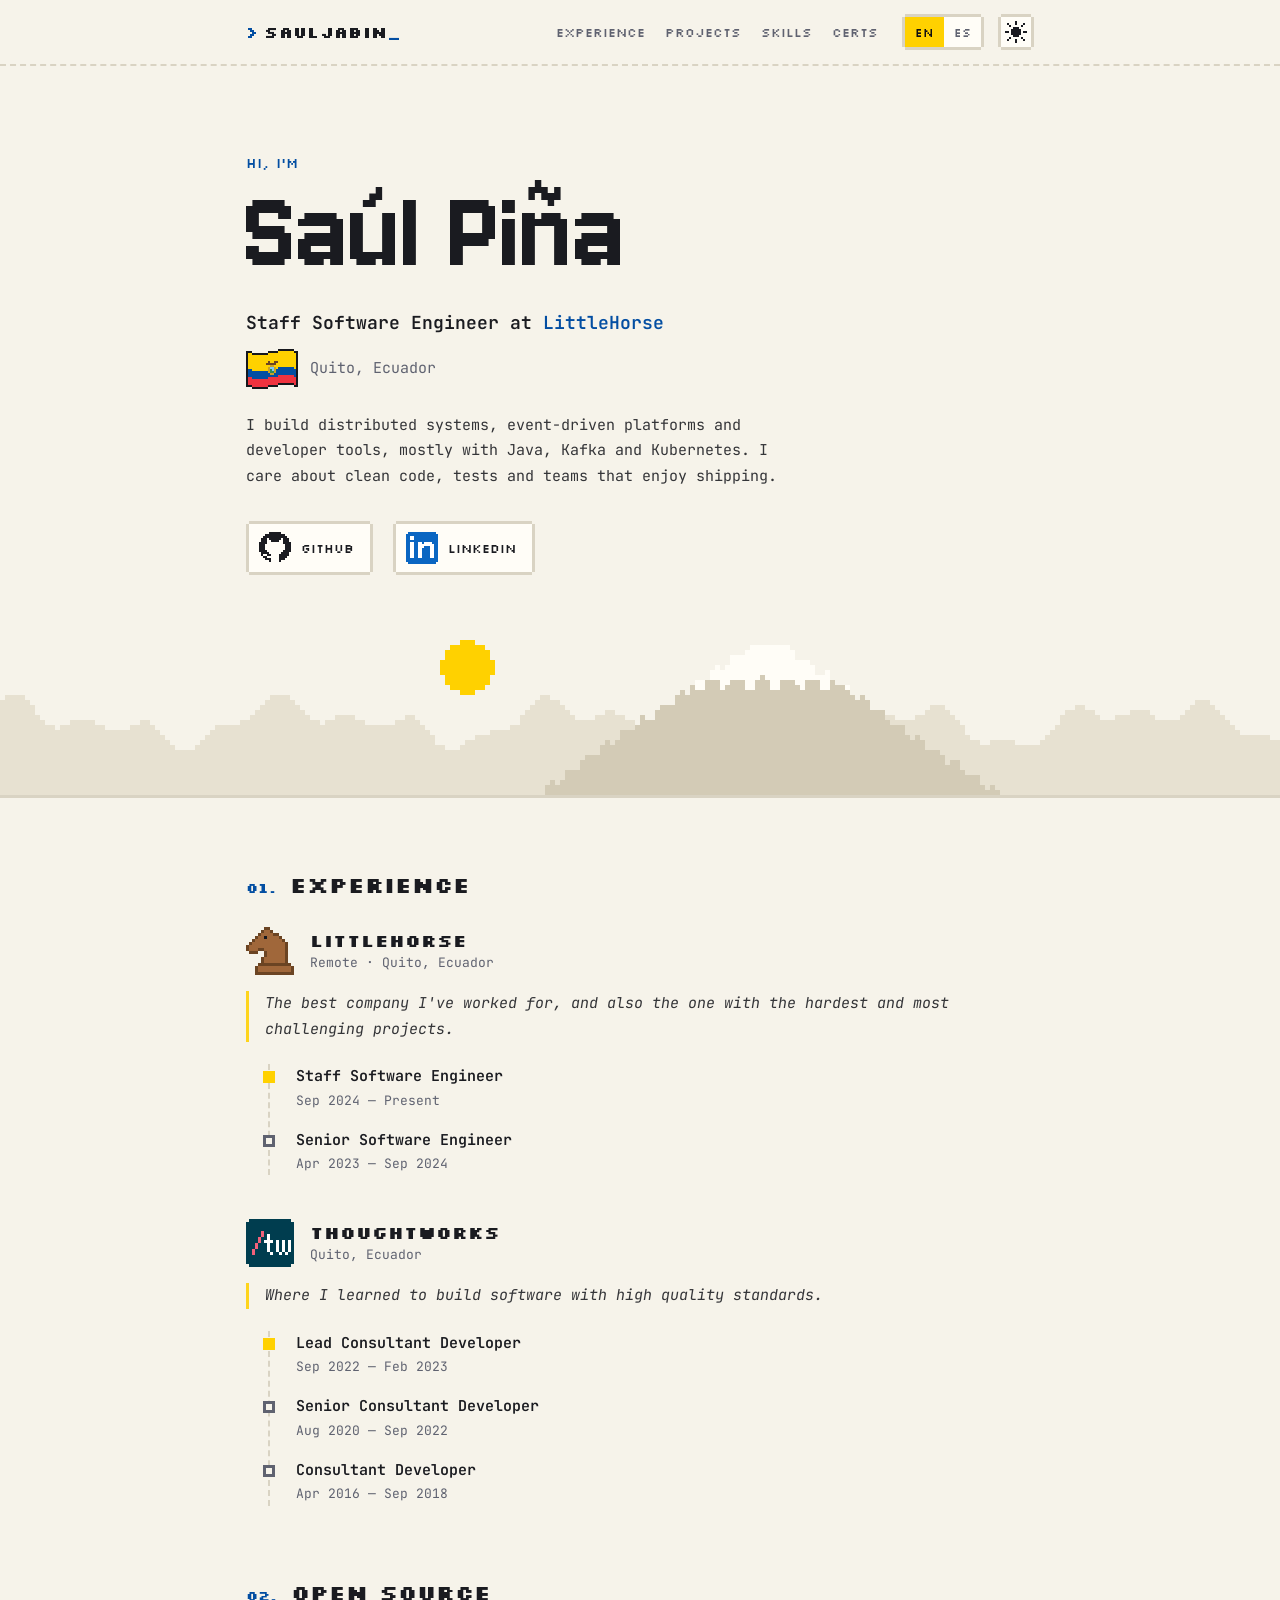
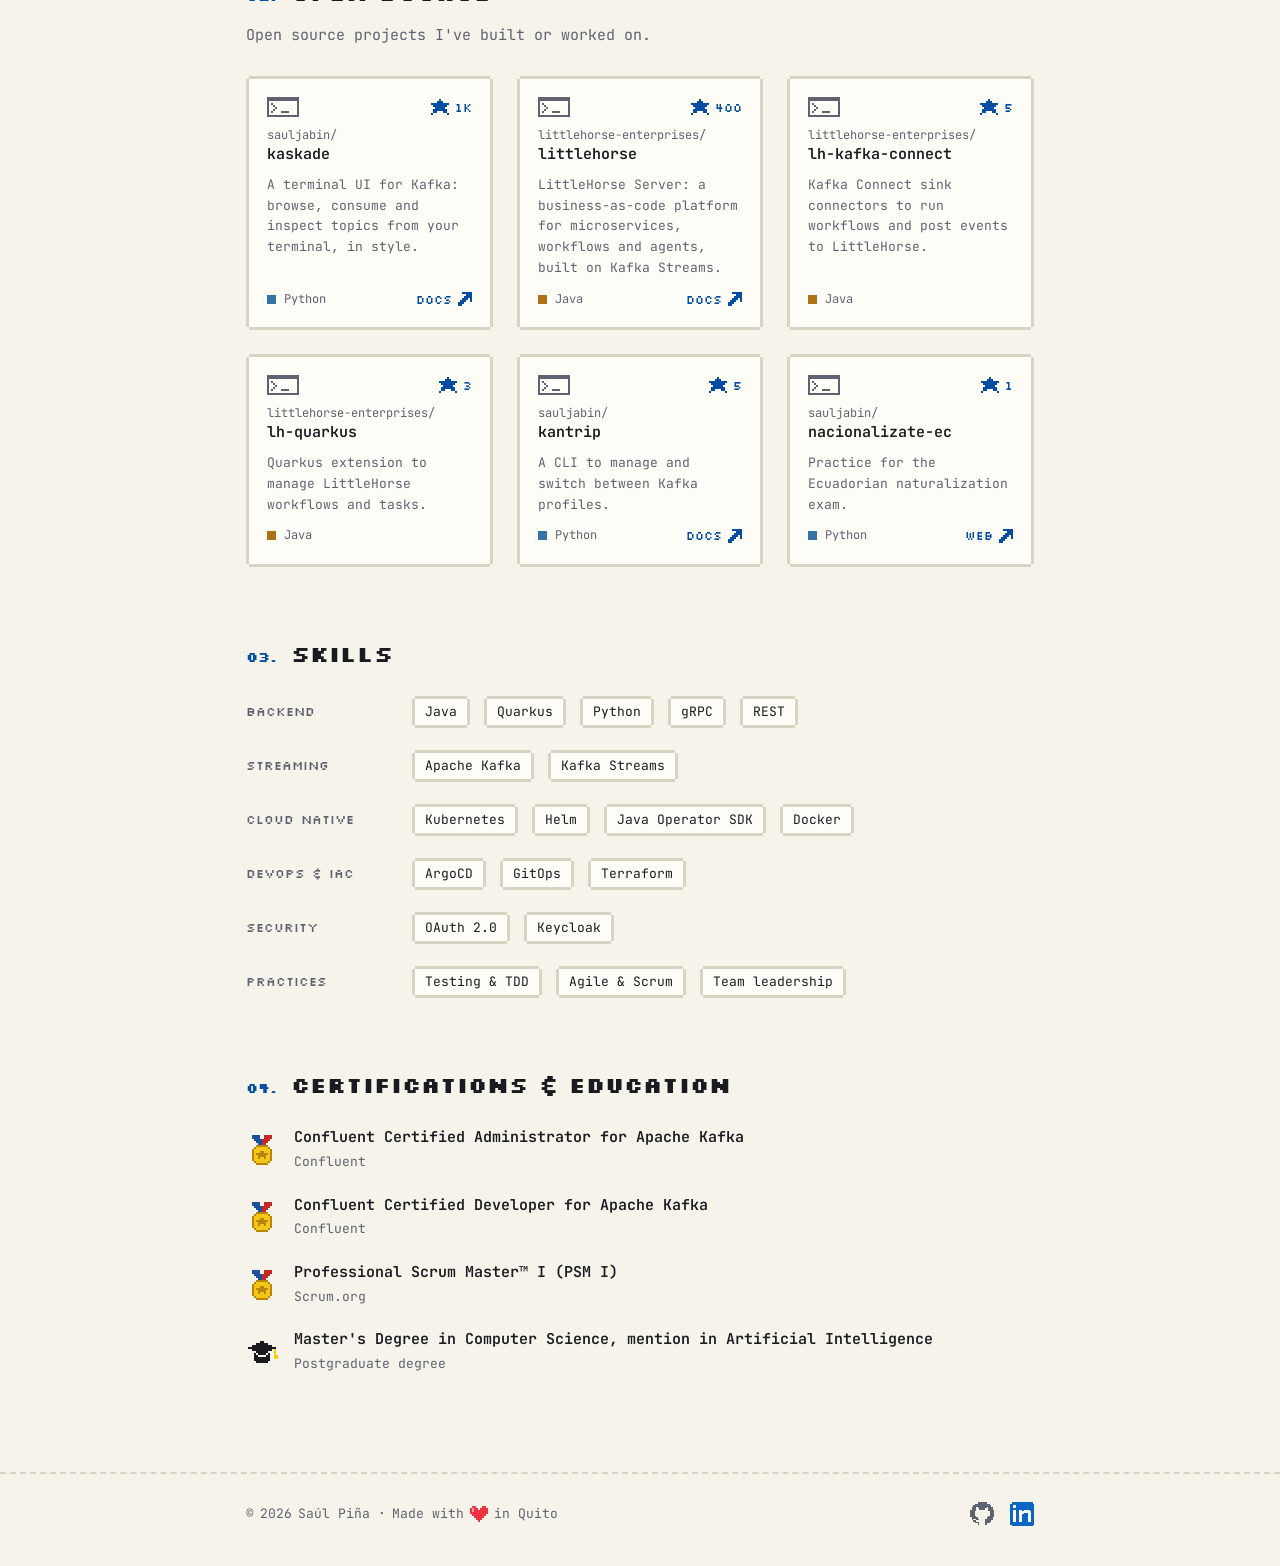
==== index.html @ d89e88f1 "fix(assets): stop browsers from mixing new pages with stale cached files GitHub Pages caches assets " ====
<!doctype html>
<html lang="en">
  <head>
    <meta charset="utf-8">
    <meta name="viewport" content="width=device-width, initial-scale=1">
    <title data-i18n="meta.title">Saúl Piña · Staff Software Engineer at LittleHorse</title>
    <meta name="description" content="Saúl Piña, Staff Software Engineer at LittleHorse. Distributed systems, Apache Kafka, Kubernetes and Java from Quito, Ecuador." data-i18n-content="meta.description">
    <meta name="author" content="Saúl Piña">
    <meta name="robots" content="index, follow">
    <link rel="canonical" href="https://sauljabin.dev/" data-page-url>
    <link rel="alternate" hreflang="en" href="https://sauljabin.dev/">
    <link rel="alternate" hreflang="es" href="https://sauljabin.dev/es/">
    <link rel="alternate" hreflang="x-default" href="https://sauljabin.dev/">
    <link rel="icon" href="/favicon.svg?v=9bf5a521" type="image/svg+xml">
    <link rel="apple-touch-icon" href="/apple-touch-icon.png?v=31f1ea6d">
    <meta name="theme-color" content="#0e0f13" media="(prefers-color-scheme: dark)">
    <meta name="theme-color" content="#f6f3ea" media="(prefers-color-scheme: light)">

    <meta property="og:type" content="profile">
    <meta property="og:site_name" content="sauljabin.dev">
    <meta property="og:url" content="https://sauljabin.dev/" data-page-url>
    <meta property="og:title" content="Saúl Piña · Staff Software Engineer at LittleHorse" data-i18n-content="meta.title">
    <meta property="og:description" content="Distributed systems, Apache Kafka, Kubernetes and Java from Quito, Ecuador." data-i18n-content="meta.ogDescription">
    <meta property="og:locale" content="en_US" data-i18n-content="meta.locale">
    <meta property="og:locale:alternate" content="es_EC" data-i18n-content="meta.localeAlternate">
    <meta property="og:image" content="https://sauljabin.dev/assets/img/og.png?v=f5eff0d9">
    <meta property="og:image:width" content="1200">
    <meta property="og:image:height" content="630">
    <meta property="og:image:alt" content="Pixel art: Saúl Piña, Staff Software Engineer, with the Ecuador flag and Cotopaxi volcano" data-i18n-content="meta.imageAlt">
    <meta property="profile:first_name" content="Saúl">
    <meta property="profile:last_name" content="Piña">
    <meta property="profile:username" content="sauljabin">
    <meta name="twitter:card" content="summary_large_image">
    <meta name="twitter:image" content="https://sauljabin.dev/assets/img/og.png?v=f5eff0d9">

    <script type="application/ld+json">
      {
        "@context": "https://schema.org",
        "@type": "Person",
        "name": "Saúl Piña",
        "alternateName": "sauljabin",
        "url": "https://sauljabin.dev/",
        "image": "https://github.com/sauljabin.png",
        "jobTitle": "Staff Software Engineer",
        "worksFor": { "@type": "Organization", "name": "LittleHorse", "url": "https://littlehorse.io" },
        "alumniOf": { "@type": "Organization", "name": "Thoughtworks", "url": "https://www.thoughtworks.com" },
        "address": { "@type": "PostalAddress", "addressLocality": "Quito", "addressCountry": "EC" },
        "knowsAbout": ["Java", "Quarkus", "Apache Kafka", "Kafka Streams", "Kubernetes", "Helm", "Java Operator SDK", "Docker", "Python", "gRPC", "REST", "Keycloak", "OAuth 2.0", "ArgoCD", "GitOps", "Terraform", "Test-driven development", "Scrum"],
        "hasCredential": [
          { "@type": "EducationalOccupationalCredential", "name": "Confluent Certified Administrator for Apache Kafka", "recognizedBy": { "@type": "Organization", "name": "Confluent" } },
          { "@type": "EducationalOccupationalCredential", "name": "Confluent Certified Developer for Apache Kafka", "recognizedBy": { "@type": "Organization", "name": "Confluent" } },
          { "@type": "EducationalOccupationalCredential", "name": "Professional Scrum Master I (PSM I)", "recognizedBy": { "@type": "Organization", "name": "Scrum.org" } },
          { "@type": "EducationalOccupationalCredential", "name": "Master's Degree in Computer Science, mention in Artificial Intelligence", "credentialCategory": "degree" }
        ],
        "sameAs": ["https://github.com/sauljabin", "https://www.linkedin.com/in/sauljabin/"]
      }
    </script>

    <script>
      try {
        // set theme before first paint to avoid a flash
        const theme = localStorage.getItem("theme");
        if (theme) document.documentElement.dataset.theme = theme;

        // send people to their language: saved choice first, then the browser's
        const lang = document.documentElement.lang;
        const saved = localStorage.getItem("lang");
        const browserEs = /^es\b/i.test(navigator.language || "");
        if (lang === "en" && (saved === "es" || (!saved && browserEs))) location.replace("/es/");
        if (lang === "es" && saved === "en") location.replace("/");
      } catch (e) {}
    </script>

    <link rel="preconnect" href="https://fonts.googleapis.com">
    <link rel="preconnect" href="https://fonts.gstatic.com" crossorigin>
    <link href="https://fonts.googleapis.com/css2?family=Jersey+10&family=JetBrains+Mono:ital,wght@0,400;0,600;1,400&family=Silkscreen:wght@400;700&display=swap" rel="stylesheet">
    <link rel="stylesheet" href="/assets/css/style.css?v=435826d3">
    <script src="/assets/js/main.js?v=8b68b13b" defer></script>
  </head>
  <body>
    <a class="skip" href="#main" data-i18n="skip">Skip to content</a>

    <header class="topbar">
      <div class="wrap topbar-inner">
        <a class="logo" href="/" aria-label="sauljabin.dev">
          <span class="logo-prompt">&gt;</span>sauljabin<span class="cursor" aria-hidden="true">_</span>
        </a>
        <nav class="nav" aria-label="Sections">
          <a href="#experience" data-i18n="nav.experience">Experience</a>
          <a href="#projects" data-i18n="nav.projects">Projects</a>
          <a href="#skills" data-i18n="nav.skills">Skills</a>
          <a href="#certs" data-i18n="nav.certs">Certs</a>
        </nav>
        <div class="controls">
          <nav class="lang" aria-label="Language">
            <a href="/" hreflang="en" lang="en" data-lang="en" aria-current="page">EN</a>
            <a href="/es/" hreflang="es" lang="es" data-lang="es">ES</a>
          </nav>
          <button type="button" class="theme-toggle" aria-label="Toggle theme" data-i18n-label="theme">
            <svg class="px icon-sun" width="22" height="22" aria-hidden="true"><use href="/assets/img/pixel.svg?v=9d64ddb9#sun"/></svg>
            <svg class="px icon-moon" width="22" height="22" aria-hidden="true"><use href="/assets/img/pixel.svg?v=9d64ddb9#moon"/></svg>
          </button>
        </div>
      </div>
    </header>

    <main id="main">
      <section class="hero wrap">
        <p class="hello" data-i18n="hero.hello">Hi, I'm</p>
        <h1 class="name">Saúl Piña</h1>
        <p class="role">
          <span data-i18n="hero.role">Staff Software Engineer at</span>
          <a href="https://littlehorse.io" target="_blank" rel="noopener">LittleHorse</a>
        </p>
        <p class="location">
          <svg class="px" width="52" height="40" role="img" aria-label="Ecuador"><use href="/assets/img/pixel.svg?v=9d64ddb9#flag-ec"/></svg>
          <span>Quito, Ecuador</span>
        </p>
        <p class="bio" data-i18n="hero.bio">I build distributed systems, event-driven platforms and developer tools, mostly with Java, Kafka and Kubernetes. I care about clean code, tests and teams that enjoy shipping.</p>
        <ul class="socials">
          <li>
            <a class="btn" href="https://github.com/sauljabin" target="_blank" rel="noopener me">
              <svg class="px" width="32" height="32" aria-hidden="true"><use href="/assets/img/pixel.svg?v=9d64ddb9#github"/></svg>
              <span>GitHub</span>
            </a>
          </li>
          <li>
            <a class="btn" href="https://www.linkedin.com/in/sauljabin/" target="_blank" rel="noopener me">
              <svg class="px" width="32" height="32" aria-hidden="true"><use href="/assets/img/pixel.svg?v=9d64ddb9#linkedin"/></svg>
              <span>LinkedIn</span>
            </a>
          </li>
        </ul>
      </section>

      <div class="scene" aria-hidden="true">
        <svg class="px" viewBox="0 0 560 36" preserveAspectRatio="xMidYMax slice">
          <use class="scene-sun" href="/assets/img/pixel.svg?v=9d64ddb9#scene-sun"/>
          <use class="scene-far" href="/assets/img/pixel.svg?v=9d64ddb9#scene-far"/>
          <use class="scene-mountain" href="/assets/img/pixel.svg?v=9d64ddb9#scene-mountain"/>
          <use class="scene-snow" href="/assets/img/pixel.svg?v=9d64ddb9#scene-snow"/>
        </svg>
      </div>

      <section id="experience" class="section wrap">
        <h2><span class="num">01</span><span data-i18n="nav.experience">Experience</span></h2>

        <article class="company">
          <header class="company-head">
            <svg class="px company-logo" width="48" height="48" aria-hidden="true"><use href="/assets/img/pixel.svg?v=9d64ddb9#knight"/></svg>
            <div>
              <h3><a href="https://littlehorse.io" target="_blank" rel="noopener">LittleHorse</a></h3>
              <p class="meta"><span data-i18n="exp.remote">Remote</span> · Quito, Ecuador</p>
            </div>
          </header>
          <blockquote data-i18n="exp.lh">The best company I've worked for, and also the one with the hardest and most challenging projects.</blockquote>
          <ol class="roles">
            <li>
              <h4>Staff Software Engineer</h4>
              <p class="meta"><time datetime="2024-09">Sep 2024</time> — <span data-i18n="exp.present">Present</span></p>
            </li>
            <li>
              <h4>Senior Software Engineer</h4>
              <p class="meta"><time datetime="2023-04">Apr 2023</time> — <time datetime="2024-09">Sep 2024</time></p>
            </li>
          </ol>
        </article>

        <article class="company">
          <header class="company-head">
            <svg class="px company-logo" width="48" height="48" aria-hidden="true"><use href="/assets/img/pixel.svg?v=9d64ddb9#tw"/></svg>
            <div>
              <h3><a href="https://www.thoughtworks.com" target="_blank" rel="noopener">Thoughtworks</a></h3>
              <p class="meta">Quito, Ecuador</p>
            </div>
          </header>
          <blockquote data-i18n="exp.tw">Where I learned to build software with high quality standards.</blockquote>
          <ol class="roles">
            <li>
              <h4>Lead Consultant Developer</h4>
              <p class="meta"><time datetime="2022-09">Sep 2022</time> — <time datetime="2023-02">Feb 2023</time></p>
            </li>
            <li>
              <h4>Senior Consultant Developer</h4>
              <p class="meta"><time datetime="2020-08">Aug 2020</time> — <time datetime="2022-09">Sep 2022</time></p>
            </li>
            <li>
              <h4>Consultant Developer</h4>
              <p class="meta"><time datetime="2016-04">Apr 2016</time> — <time datetime="2018-09">Sep 2018</time></p>
            </li>
          </ol>
        </article>
      </section>

      <section id="projects" class="section wrap">
        <h2><span class="num">02</span><span data-i18n="projects.title">Open source</span></h2>
        <p class="lead" data-i18n="projects.lead">Open source projects I've built or worked on.</p>

        <ul class="grid">
          <li class="card" data-repo="sauljabin/kaskade">
            <div class="card-top">
              <svg class="px" width="32" height="20" aria-hidden="true"><use href="/assets/img/pixel.svg?v=9d64ddb9#terminal"/></svg>
              <span class="stars" title="GitHub stars"><svg class="px" width="18" height="16" aria-hidden="true"><use href="/assets/img/pixel.svg?v=9d64ddb9#star"/></svg><span class="stars-count">1k</span></span>
            </div>
            <h3><a class="card-link" href="https://github.com/sauljabin/kaskade" target="_blank" rel="noopener"><span class="owner">sauljabin/</span>kaskade</a></h3>
            <p data-i18n="projects.kaskade">A terminal UI for Kafka: browse, consume and inspect topics from your terminal, in style.</p>
            <div class="card-foot">
              <span class="langtag" style="--lang: #3572a5">Python</span>
              <a class="site" href="https://sauljabin.dev/kaskade/" target="_blank" rel="noopener">docs <svg class="px" width="14" height="14" aria-hidden="true"><use href="/assets/img/pixel.svg?v=9d64ddb9#arrow"/></svg></a>
            </div>
          </li>
          <li class="card" data-repo="littlehorse-enterprises/littlehorse">
            <div class="card-top">
              <svg class="px" width="32" height="20" aria-hidden="true"><use href="/assets/img/pixel.svg?v=9d64ddb9#terminal"/></svg>
              <span class="stars" title="GitHub stars"><svg class="px" width="18" height="16" aria-hidden="true"><use href="/assets/img/pixel.svg?v=9d64ddb9#star"/></svg><span class="stars-count">400</span></span>
            </div>
            <h3><a class="card-link" href="https://github.com/littlehorse-enterprises/littlehorse" target="_blank" rel="noopener"><span class="owner">littlehorse-enterprises/</span>littlehorse</a></h3>
            <p data-i18n="projects.littlehorse">LittleHorse Server: a business-as-code platform for microservices, workflows and agents, built on Kafka Streams.</p>
            <div class="card-foot">
              <span class="langtag" style="--lang: #b07219">Java</span>
              <a class="site" href="https://littlehorse.io/docs/server" target="_blank" rel="noopener">docs <svg class="px" width="14" height="14" aria-hidden="true"><use href="/assets/img/pixel.svg?v=9d64ddb9#arrow"/></svg></a>
            </div>
          </li>
          <li class="card" data-repo="littlehorse-enterprises/lh-kafka-connect">
            <div class="card-top">
              <svg class="px" width="32" height="20" aria-hidden="true"><use href="/assets/img/pixel.svg?v=9d64ddb9#terminal"/></svg>
              <span class="stars" title="GitHub stars"><svg class="px" width="18" height="16" aria-hidden="true"><use href="/assets/img/pixel.svg?v=9d64ddb9#star"/></svg><span class="stars-count">5</span></span>
            </div>
            <h3><a class="card-link" href="https://github.com/littlehorse-enterprises/lh-kafka-connect" target="_blank" rel="noopener"><span class="owner">littlehorse-enterprises/</span>lh-kafka-connect</a></h3>
            <p data-i18n="projects.lhKafkaConnect">Kafka Connect sink connectors to run workflows and post events to LittleHorse.</p>
            <div class="card-foot">
              <span class="langtag" style="--lang: #b07219">Java</span>
            </div>
          </li>
          <li class="card" data-repo="littlehorse-enterprises/lh-quarkus">
            <div class="card-top">
              <svg class="px" width="32" height="20" aria-hidden="true"><use href="/assets/img/pixel.svg?v=9d64ddb9#terminal"/></svg>
              <span class="stars" title="GitHub stars"><svg class="px" width="18" height="16" aria-hidden="true"><use href="/assets/img/pixel.svg?v=9d64ddb9#star"/></svg><span class="stars-count">3</span></span>
            </div>
            <h3><a class="card-link" href="https://github.com/littlehorse-enterprises/lh-quarkus" target="_blank" rel="noopener"><span class="owner">littlehorse-enterprises/</span>lh-quarkus</a></h3>
            <p data-i18n="projects.lhQuarkus">Quarkus extension to manage LittleHorse workflows and tasks.</p>
            <div class="card-foot">
              <span class="langtag" style="--lang: #b07219">Java</span>
            </div>
          </li>
          <li class="card" data-repo="sauljabin/kantrip">
            <div class="card-top">
              <svg class="px" width="32" height="20" aria-hidden="true"><use href="/assets/img/pixel.svg?v=9d64ddb9#terminal"/></svg>
              <span class="stars" title="GitHub stars"><svg class="px" width="18" height="16" aria-hidden="true"><use href="/assets/img/pixel.svg?v=9d64ddb9#star"/></svg><span class="stars-count">5</span></span>
            </div>
            <h3><a class="card-link" href="https://github.com/sauljabin/kantrip" target="_blank" rel="noopener"><span class="owner">sauljabin/</span>kantrip</a></h3>
            <p data-i18n="projects.kantrip">A CLI to manage and switch between Kafka profiles.</p>
            <div class="card-foot">
              <span class="langtag" style="--lang: #3572a5">Python</span>
              <a class="site" href="https://sauljabin.dev/kantrip/" target="_blank" rel="noopener">docs <svg class="px" width="14" height="14" aria-hidden="true"><use href="/assets/img/pixel.svg?v=9d64ddb9#arrow"/></svg></a>
            </div>
          </li>
          <li class="card" data-repo="sauljabin/nacionalizate-ec">
            <div class="card-top">
              <svg class="px" width="32" height="20" aria-hidden="true"><use href="/assets/img/pixel.svg?v=9d64ddb9#terminal"/></svg>
              <span class="stars" title="GitHub stars"><svg class="px" width="18" height="16" aria-hidden="true"><use href="/assets/img/pixel.svg?v=9d64ddb9#star"/></svg><span class="stars-count">1</span></span>
            </div>
            <h3><a class="card-link" href="https://github.com/sauljabin/nacionalizate-ec" target="_blank" rel="noopener"><span class="owner">sauljabin/</span>nacionalizate-ec</a></h3>
            <p data-i18n="projects.nacionalizate">Practice for the Ecuadorian naturalization exam.</p>
            <div class="card-foot">
              <span class="langtag" style="--lang: #3572a5">Python</span>
              <a class="site" href="https://sauljabin.dev/nacionalizate-ec/" target="_blank" rel="noopener">web <svg class="px" width="14" height="14" aria-hidden="true"><use href="/assets/img/pixel.svg?v=9d64ddb9#arrow"/></svg></a>
            </div>
          </li>
        </ul>
      </section>

      <section id="skills" class="section wrap">
        <h2><span class="num">03</span><span data-i18n="nav.skills">Skills</span></h2>
        <dl class="skills">
          <div>
            <dt data-i18n="skills.backend">Backend</dt>
            <dd><ul class="chips"><li>Java</li><li>Quarkus</li><li>Python</li><li>gRPC</li><li>REST</li></ul></dd>
          </div>
          <div>
            <dt data-i18n="skills.streaming">Streaming</dt>
            <dd><ul class="chips"><li>Apache Kafka</li><li>Kafka Streams</li></ul></dd>
          </div>
          <div>
            <dt data-i18n="skills.platform">Cloud native</dt>
            <dd><ul class="chips"><li>Kubernetes</li><li>Helm</li><li>Java Operator SDK</li><li>Docker</li></ul></dd>
          </div>
          <div>
            <dt data-i18n="skills.devops">DevOps &amp; IaC</dt>
            <dd><ul class="chips"><li>ArgoCD</li><li>GitOps</li><li>Terraform</li></ul></dd>
          </div>
          <div>
            <dt data-i18n="skills.security">Security</dt>
            <dd><ul class="chips"><li>OAuth 2.0</li><li>Keycloak</li></ul></dd>
          </div>
          <div>
            <dt data-i18n="skills.practices">Practices</dt>
            <dd><ul class="chips"><li data-i18n="skills.tdd">Testing &amp; TDD</li><li data-i18n="skills.agile">Agile &amp; Scrum</li><li data-i18n="skills.leadership">Team leadership</li></ul></dd>
          </div>
        </dl>
      </section>

      <section id="certs" class="section wrap">
        <h2><span class="num">04</span><span data-i18n="certs.title">Certifications &amp; education</span></h2>
        <ul class="certs">
          <li>
            <svg class="px" width="32" height="32" aria-hidden="true"><use href="/assets/img/pixel.svg?v=9d64ddb9#medal"/></svg>
            <div><strong>Confluent Certified Administrator for Apache Kafka</strong><span class="meta">Confluent</span></div>
          </li>
          <li>
            <svg class="px" width="32" height="32" aria-hidden="true"><use href="/assets/img/pixel.svg?v=9d64ddb9#medal"/></svg>
            <div><strong>Confluent Certified Developer for Apache Kafka</strong><span class="meta">Confluent</span></div>
          </li>
          <li>
            <svg class="px" width="32" height="32" aria-hidden="true"><use href="/assets/img/pixel.svg?v=9d64ddb9#medal"/></svg>
            <div><strong>Professional Scrum Master™ I (PSM I)</strong><span class="meta">Scrum.org</span></div>
          </li>
          <li>
            <svg class="px" width="32" height="32" aria-hidden="true"><use href="/assets/img/pixel.svg?v=9d64ddb9#cap"/></svg>
            <div><strong data-i18n="certs.master">Master's Degree in Computer Science, mention in Artificial Intelligence</strong><span class="meta" data-i18n="certs.masterMeta">Postgraduate degree</span></div>
          </li>
        </ul>
      </section>
    </main>

    <footer class="footer">
      <div class="wrap footer-inner">
        <p>
          © <span class="year">2026</span> Saúl Piña ·
          <span data-i18n="footer.made">Made with</span>
          <svg class="px heart" width="18" height="16" role="img" aria-label="love"><use href="/assets/img/pixel.svg?v=9d64ddb9#heart"/></svg>
          <span data-i18n="footer.in">in Quito</span>
        </p>
        <ul class="footer-links">
          <li><a href="https://github.com/sauljabin" target="_blank" rel="noopener" aria-label="GitHub"><svg class="px" width="24" height="24" aria-hidden="true"><use href="/assets/img/pixel.svg?v=9d64ddb9#github"/></svg></a></li>
          <li><a href="https://www.linkedin.com/in/sauljabin/" target="_blank" rel="noopener" aria-label="LinkedIn"><svg class="px" width="24" height="24" aria-hidden="true"><use href="/assets/img/pixel.svg?v=9d64ddb9#linkedin"/></svg></a></li>
        </ul>
      </div>
    </footer>
  </body>
</html>
---- assets/css/style.css ----
:root {
  --bg: #0e0f13;
  --surface: #15171d;
  --text: #e9e6dc;
  --muted: #8d909b;
  --line: #2a2d36;
  --accent: #ffd100;
  --accent-text: #ffd100;
  --on-accent: #0e0f13;
  --link: #ffd100;
  --scene-far: #1b1e26;
  --scene-mountain: #262a35;
  --scene-snow: #d9dce4;
  --scene-sun: #ffd100;

  --px: 3px;
  --control: 30px;
  --font-display: "Jersey 10", ui-monospace, monospace;
  --font-pixel: "Silkscreen", ui-monospace, monospace;
  --font-mono: "JetBrains Mono", ui-monospace, SFMono-Regular, Menlo, monospace;

  color-scheme: dark;
}

@media (prefers-color-scheme: light) {
  :root:not([data-theme="dark"]) {
    --bg: #f6f3ea;
    --surface: #fffdf7;
    --text: #1a1b20;
    --muted: #5f6270;
    --line: #d9d3c3;
    --accent-text: #034ea2;
    --link: #034ea2;
    --scene-far: #e7e1d1;
    --scene-mountain: #d3cbb6;
    --scene-snow: #fffdf7;
    --scene-sun: #ffd100;
    color-scheme: light;
  }
}

:root[data-theme="light"] {
  --bg: #f6f3ea;
  --surface: #fffdf7;
  --text: #1a1b20;
  --muted: #5f6270;
  --line: #d9d3c3;
  --accent-text: #034ea2;
  --link: #034ea2;
  --scene-far: #e7e1d1;
  --scene-mountain: #d3cbb6;
  --scene-snow: #fffdf7;
  --scene-sun: #ffd100;
  color-scheme: light;
}

*,
*::before,
*::after {
  box-sizing: border-box;
}

html {
  scroll-behavior: smooth;
  scroll-padding-top: 5rem;
  -webkit-text-size-adjust: 100%;
}

body {
  margin: 0;
  background: var(--bg);
  color: var(--text);
  font: 400 15px/1.7 var(--font-mono);
  -webkit-font-smoothing: antialiased;
}

h1,
h2,
h3,
h4,
p,
ul,
ol,
dl,
dd,
blockquote {
  margin: 0;
  padding: 0;
}

ul,
ol {
  list-style: none;
}

a {
  color: var(--link);
  text-decoration: none;
}

a:hover {
  text-decoration: underline;
  text-underline-offset: 3px;
}

:focus-visible {
  outline: 2px dashed var(--accent);
  outline-offset: 3px;
}

::selection {
  background: var(--accent);
  color: var(--on-accent);
}

svg.px {
  display: inline-block;
  flex: none;
  shape-rendering: crispEdges;
  vertical-align: middle;
}

.wrap {
  width: 100%;
  max-width: 820px;
  margin: 0 auto;
  padding: 0 16px;
}

.meta {
  color: var(--muted);
  font-size: 13px;
}

/* pixel border: four hard shadows leave the corners notched */
.pixel-box,
.btn,
.card,
.chips li,
.lang,
.theme-toggle {
  background: var(--surface);
  box-shadow:
    0 calc(-1 * var(--px)) 0 0 var(--line),
    0 var(--px) 0 0 var(--line),
    calc(-1 * var(--px)) 0 0 0 var(--line),
    var(--px) 0 0 0 var(--line);
}

.skip {
  position: absolute;
  left: -9999px;
}

.skip:focus {
  left: 16px;
  top: 16px;
  z-index: 10;
  padding: 8px 12px;
  background: var(--accent);
  color: var(--on-accent);
}

/* top bar */

.topbar {
  position: sticky;
  top: 0;
  z-index: 5;
  background: color-mix(in srgb, var(--bg) 88%, transparent);
  backdrop-filter: blur(6px);
  border-bottom: 2px dashed var(--line);
}

.topbar-inner {
  display: flex;
  align-items: center;
  gap: 24px;
  height: 64px;
}

.logo {
  font: 700 16px var(--font-pixel);
  color: var(--text);
  letter-spacing: 0.02em;
}

.logo:hover {
  text-decoration: none;
}

.logo-prompt {
  color: var(--accent-text);
  margin-right: 6px;
}

.cursor {
  color: var(--accent-text);
  animation: blink 1.1s steps(1) infinite;
}

@keyframes blink {
  50% {
    opacity: 0;
  }
}

.nav {
  display: flex;
  gap: 20px;
  margin-left: auto;
  font: 400 13px var(--font-pixel);
}

.nav a {
  color: var(--muted);
}

.nav a:hover {
  color: var(--text);
  text-decoration: none;
}

.controls {
  display: flex;
  align-items: center;
  gap: 14px;
}

.lang {
  display: flex;
  margin: var(--px);
}

.lang a,
.theme-toggle {
  border: 0;
  background: none;
  color: var(--muted);
  font: 400 12px var(--font-pixel);
  cursor: pointer;
}

.lang a {
  display: grid;
  place-items: center;
  height: var(--control);
  padding: 0 10px;
}

.lang a:hover {
  color: var(--text);
  text-decoration: none;
}

.lang a[aria-current="page"] {
  background: var(--accent);
  color: var(--on-accent);
}

/* same height as the language switcher; the 22px icon leaves 4px on each side */
.theme-toggle {
  display: grid;
  place-items: center;
  width: var(--control);
  height: var(--control);
  margin: var(--px);
  padding: 0;
  background: var(--surface);
  color: var(--text);
}

.theme-toggle:hover {
  color: var(--accent-text);
}

.icon-sun {
  display: none !important;
}

@media (prefers-color-scheme: light) {
  :root:not([data-theme="dark"]) .icon-sun {
    display: inline-block !important;
  }
  :root:not([data-theme="dark"]) .icon-moon {
    display: none;
  }
}

:root[data-theme="light"] .icon-sun {
  display: inline-block !important;
}

:root[data-theme="light"] .icon-moon {
  display: none;
}

/* hero */

.hero {
  padding-top: 88px;
  padding-bottom: 40px;
}

.hello {
  font: 400 14px var(--font-pixel);
  color: var(--accent-text);
}

.name {
  margin-top: 4px;
  font: 400 clamp(72px, 21vw, 120px) / 0.95 var(--font-display);
  letter-spacing: 0.01em;
}

.role {
  margin-top: 18px;
  font-size: 18px;
  font-weight: 600;
}

.location {
  display: flex;
  align-items: center;
  gap: 12px;
  margin-top: 10px;
  color: var(--muted);
}

.bio {
  max-width: 60ch;
  margin-top: 24px;
  color: var(--text);
  opacity: 0.88;
}

.socials {
  display: flex;
  flex-wrap: wrap;
  gap: 20px;
  margin-top: 32px;
}

.btn {
  display: inline-flex;
  align-items: center;
  gap: 10px;
  margin: var(--px);
  padding: 8px 16px 8px 10px;
  color: var(--text);
  font: 400 13px var(--font-pixel);
  transition: transform 0.12s steps(2);
}

.btn:hover {
  text-decoration: none;
  transform: translateY(calc(-1 * var(--px)));
  box-shadow:
    0 calc(-1 * var(--px)) 0 0 var(--accent),
    0 var(--px) 0 0 var(--accent),
    calc(-1 * var(--px)) 0 0 0 var(--accent),
    var(--px) 0 0 0 var(--accent),
    0 calc(3 * var(--px)) 0 0 color-mix(in srgb, var(--accent) 35%, transparent);
}

/* pixel landscape */

.scene {
  border-bottom: var(--px) solid var(--line);
}

/* height = 36 sprite pixels at an integer scale, so pixels stay square and sharp */
.scene svg {
  display: block;
  width: 100%;
  height: 144px;
}

@media (min-width: 720px) {
  .scene svg {
    height: 180px;
  }
}

.scene-far {
  color: var(--scene-far);
}

.scene-mountain {
  color: var(--scene-mountain);
}

.scene-snow {
  color: var(--scene-snow);
}

.scene-sun {
  color: var(--scene-sun);
}

/* sections */

.section {
  padding-top: 72px;
}

.section h2 {
  display: flex;
  align-items: baseline;
  gap: 14px;
  margin-bottom: 28px;
  font: 700 22px var(--font-pixel);
}

.num {
  color: var(--accent-text);
  font-size: 14px;
}

.num::after {
  content: ".";
}

.lead {
  margin: -12px 0 28px;
  color: var(--muted);
}

/* experience */

.company + .company {
  margin-top: 44px;
}

.company-head {
  display: flex;
  align-items: center;
  gap: 16px;
}

.company h3 {
  font: 700 18px var(--font-pixel);
}

.company h3 a {
  color: var(--text);
}

.company blockquote {
  margin: 16px 0 0;
  padding-left: 16px;
  border-left: var(--px) solid var(--accent);
  font-style: italic;
  color: var(--text);
  opacity: 0.88;
}

.roles {
  position: relative;
  margin: 22px 0 0 22px;
  padding-left: 26px;
  border-left: 2px dashed var(--line);
}

.roles li {
  position: relative;
}

.roles li + li {
  margin-top: 16px;
}

.roles li::before {
  content: "";
  position: absolute;
  left: -33px;
  top: 7px;
  width: 12px;
  height: 12px;
  background: var(--bg);
  box-shadow: inset 0 0 0 var(--px) var(--muted);
}

.roles li:first-child::before {
  background: var(--accent);
  box-shadow: none;
}

.roles h4 {
  font-size: 15px;
  font-weight: 600;
}

/* projects */

.grid {
  display: grid;
  grid-template-columns: repeat(auto-fill, minmax(min(100%, 240px), 1fr));
  gap: 24px;
}

.card {
  position: relative;
  display: flex;
  flex-direction: column;
  gap: 10px;
  margin: var(--px);
  padding: 18px;
  transition: transform 0.12s steps(2);
}

.card:hover {
  transform: translateY(calc(-1 * var(--px)));
  box-shadow:
    0 calc(-1 * var(--px)) 0 0 var(--accent),
    0 var(--px) 0 0 var(--accent),
    calc(-1 * var(--px)) 0 0 0 var(--accent),
    var(--px) 0 0 0 var(--accent),
    0 calc(3 * var(--px)) 0 0 color-mix(in srgb, var(--accent) 35%, transparent);
}

.card-top {
  display: flex;
  justify-content: space-between;
  align-items: center;
  color: var(--muted);
}

.stars {
  display: inline-flex;
  align-items: center;
  gap: 6px;
  font: 400 12px var(--font-pixel);
  color: var(--accent-text);
}

.card h3 {
  font-size: 15px;
  font-weight: 600;
  line-height: 1.4;
  overflow-wrap: anywhere;
}

.card-link {
  color: var(--text);
}

/* the whole card is clickable */
.card-link::after {
  content: "";
  position: absolute;
  inset: 0;
}

.owner {
  display: block;
  color: var(--muted);
  font-size: 12px;
  font-weight: 400;
}

.card p {
  flex: 1;
  color: var(--muted);
  font-size: 13px;
  line-height: 1.6;
}

.card-foot {
  display: flex;
  justify-content: space-between;
  align-items: center;
  font-size: 12px;
}

.langtag {
  display: inline-flex;
  align-items: center;
  gap: 8px;
  color: var(--muted);
}

.langtag::before {
  content: "";
  width: 9px;
  height: 9px;
  background: var(--lang);
}

.site {
  position: relative;
  z-index: 1;
  display: inline-flex;
  align-items: center;
  gap: 6px;
  font: 400 12px var(--font-pixel);
}

/* skills */

.skills {
  display: grid;
  gap: 22px;
}

.skills > div {
  display: grid;
  grid-template-columns: 150px 1fr;
  gap: 16px;
  align-items: baseline;
}

.skills dt {
  font: 400 13px var(--font-pixel);
  color: var(--muted);
}

.chips {
  display: flex;
  flex-wrap: wrap;
  gap: 14px;
}

.chips li {
  margin: var(--px);
  padding: 2px 10px;
  font-size: 13px;
}

/* certifications */

.certs {
  display: grid;
  gap: 20px;
}

.certs li {
  display: flex;
  align-items: center;
  gap: 16px;
}

.certs strong {
  display: block;
  font-weight: 600;
  line-height: 1.45;
}

/* footer */

.footer {
  margin-top: 96px;
  padding: 28px 0 40px;
  border-top: 2px dashed var(--line);
  color: var(--muted);
  font-size: 13px;
}

.footer-inner {
  display: flex;
  flex-wrap: wrap;
  justify-content: space-between;
  align-items: center;
  gap: 16px;
}

.footer p {
  display: flex;
  flex-wrap: wrap;
  align-items: center;
  gap: 6px;
}

.footer-links {
  display: flex;
  gap: 16px;
}

.footer-links a {
  color: var(--muted);
}

.footer-links a:hover {
  color: var(--text);
}

@media (max-width: 720px) {
  .nav {
    display: none;
  }

  .controls {
    margin-left: auto;
  }

  .hero {
    padding-top: 56px;
  }

  .skills > div {
    grid-template-columns: 1fr;
    gap: 8px;
  }
}

@media (prefers-reduced-motion: reduce) {
  html {
    scroll-behavior: auto;
  }

  .cursor {
    animation: none;
  }

  .btn,
  .card {
    transition: none;
  }
}
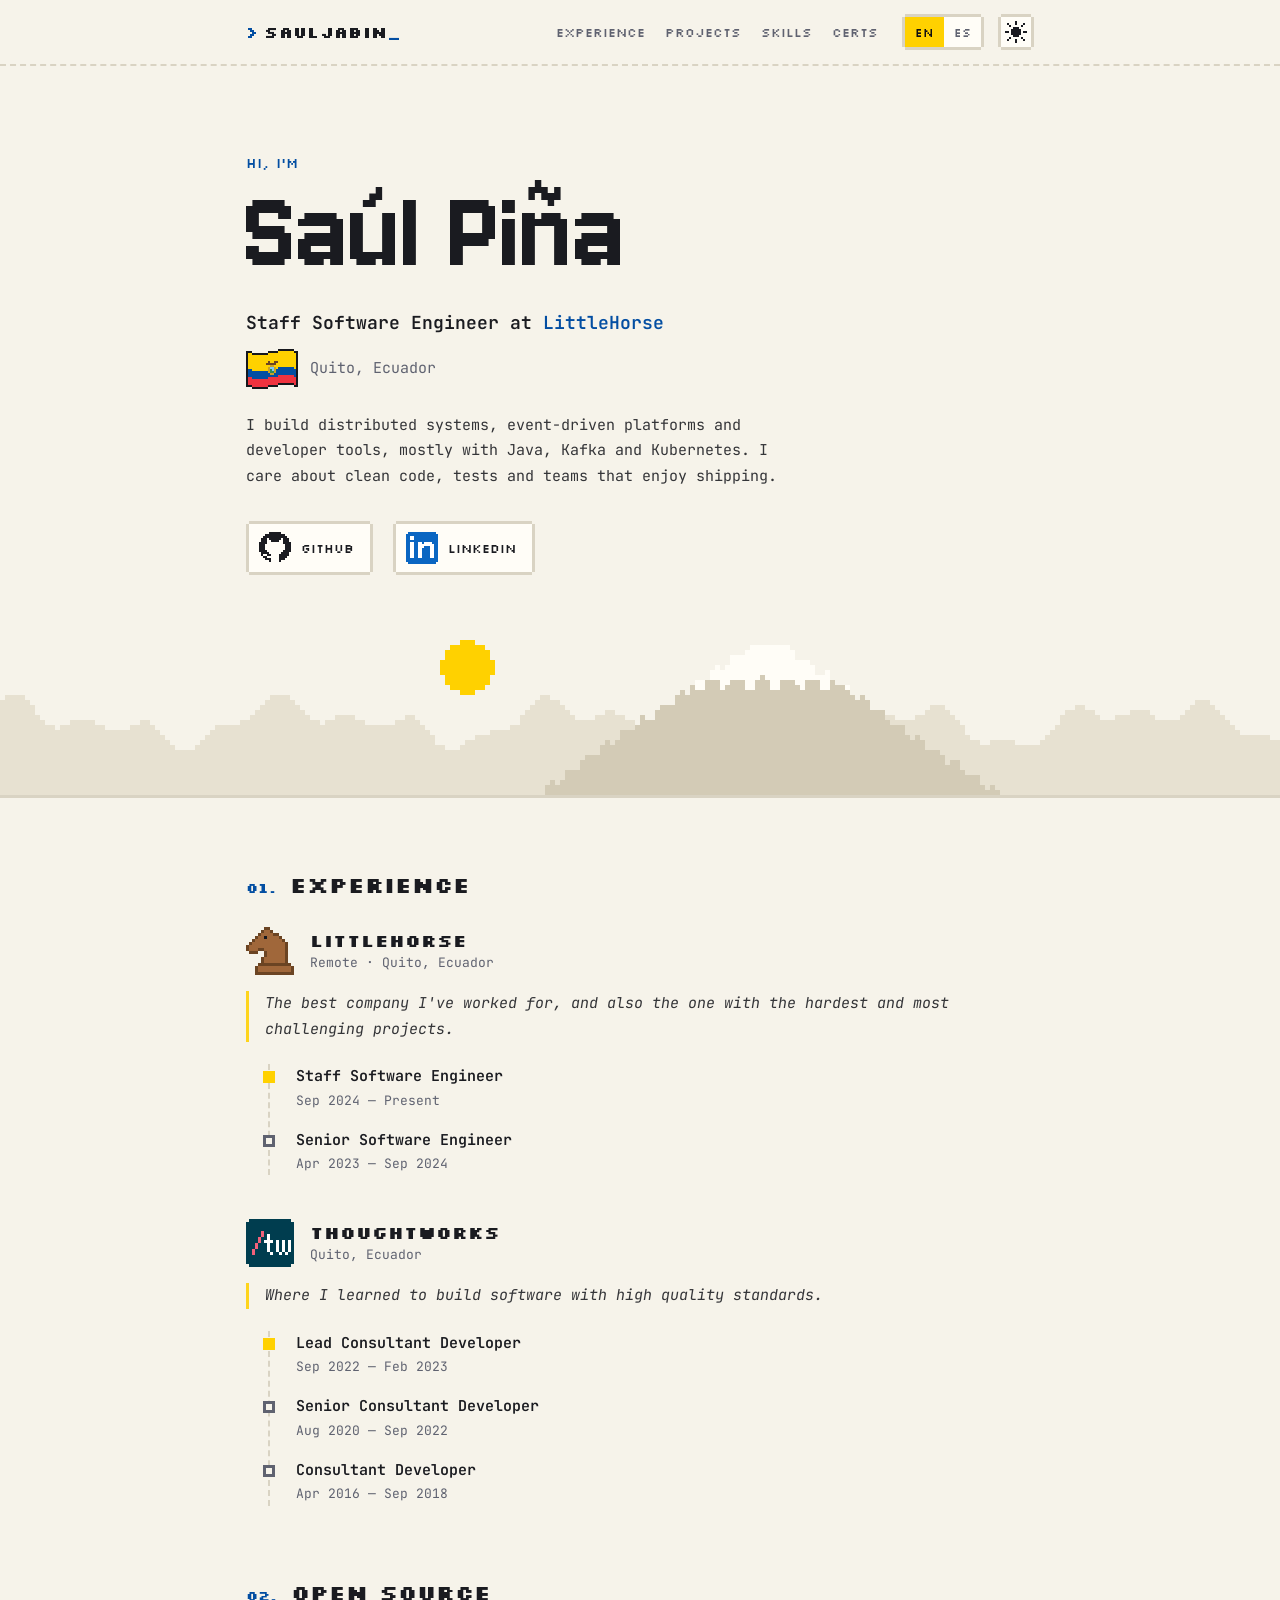
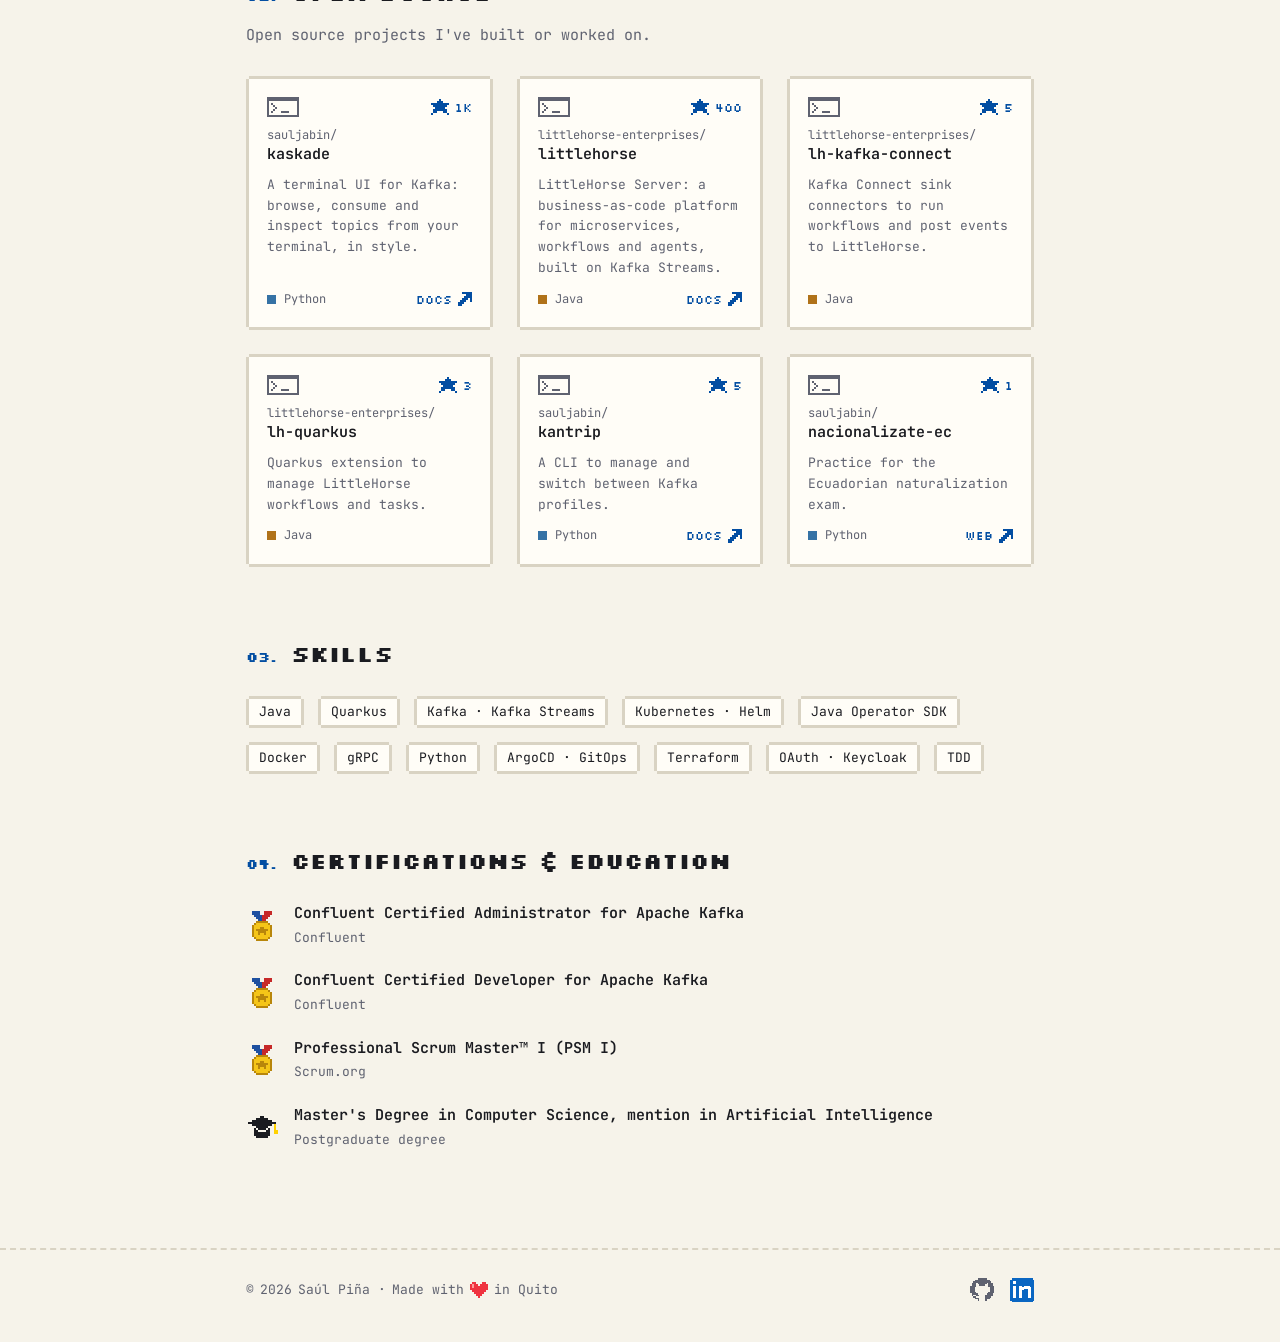
==== commit ffb29247: "feat(skills): show skills as one compact list of chips The six skill categories took a lot of space " ====
--- a/index.html
+++ b/index.html
@@ -45,7 +45,7 @@
         "worksFor": { "@type": "Organization", "name": "LittleHorse", "url": "https://littlehorse.io" },
         "alumniOf": { "@type": "Organization", "name": "Thoughtworks", "url": "https://www.thoughtworks.com" },
         "address": { "@type": "PostalAddress", "addressLocality": "Quito", "addressCountry": "EC" },
-        "knowsAbout": ["Java", "Quarkus", "Apache Kafka", "Kafka Streams", "Kubernetes", "Helm", "Java Operator SDK", "Docker", "Python", "gRPC", "REST", "Keycloak", "OAuth 2.0", "ArgoCD", "GitOps", "Terraform", "Test-driven development", "Scrum"],
+        "knowsAbout": ["Java", "Quarkus", "Apache Kafka", "Kafka Streams", "Kubernetes", "Helm", "Java Operator SDK", "Docker", "Python", "gRPC", "Keycloak", "OAuth 2.0", "ArgoCD", "GitOps", "Terraform", "Test-driven development"],
         "hasCredential": [
           { "@type": "EducationalOccupationalCredential", "name": "Confluent Certified Administrator for Apache Kafka", "recognizedBy": { "@type": "Organization", "name": "Confluent" } },
           { "@type": "EducationalOccupationalCredential", "name": "Confluent Certified Developer for Apache Kafka", "recognizedBy": { "@type": "Organization", "name": "Confluent" } },
@@ -74,7 +74,7 @@
     <link rel="preconnect" href="https://fonts.googleapis.com">
     <link rel="preconnect" href="https://fonts.gstatic.com" crossorigin>
     <link href="https://fonts.googleapis.com/css2?family=Jersey+10&family=JetBrains+Mono:ital,wght@0,400;0,600;1,400&family=Silkscreen:wght@400;700&display=swap" rel="stylesheet">
-    <link rel="stylesheet" href="/assets/css/style.css?v=435826d3">
+    <link rel="stylesheet" href="/assets/css/style.css?v=76ed0b39">
     <script src="/assets/js/main.js?v=8b68b13b" defer></script>
   </head>
   <body>
@@ -97,8 +97,8 @@
             <a href="/es/" hreflang="es" lang="es" data-lang="es">ES</a>
           </nav>
           <button type="button" class="theme-toggle" aria-label="Toggle theme" data-i18n-label="theme">
-            <svg class="px icon-sun" width="22" height="22" aria-hidden="true"><use href="/assets/img/pixel.svg?v=9d64ddb9#sun"/></svg>
-            <svg class="px icon-moon" width="22" height="22" aria-hidden="true"><use href="/assets/img/pixel.svg?v=9d64ddb9#moon"/></svg>
+            <svg class="px icon-sun" width="22" height="22" aria-hidden="true"><use href="/assets/img/pixel.svg?v=e0c99837#sun"/></svg>
+            <svg class="px icon-moon" width="22" height="22" aria-hidden="true"><use href="/assets/img/pixel.svg?v=e0c99837#moon"/></svg>
           </button>
         </div>
       </div>
@@ -113,20 +113,20 @@
           <a href="https://littlehorse.io" target="_blank" rel="noopener">LittleHorse</a>
         </p>
         <p class="location">
-          <svg class="px" width="52" height="40" role="img" aria-label="Ecuador"><use href="/assets/img/pixel.svg?v=9d64ddb9#flag-ec"/></svg>
+          <svg class="px" width="52" height="40" role="img" aria-label="Ecuador"><use href="/assets/img/pixel.svg?v=e0c99837#flag-ec"/></svg>
           <span>Quito, Ecuador</span>
         </p>
         <p class="bio" data-i18n="hero.bio">I build distributed systems, event-driven platforms and developer tools, mostly with Java, Kafka and Kubernetes. I care about clean code, tests and teams that enjoy shipping.</p>
         <ul class="socials">
           <li>
             <a class="btn" href="https://github.com/sauljabin" target="_blank" rel="noopener me">
-              <svg class="px" width="32" height="32" aria-hidden="true"><use href="/assets/img/pixel.svg?v=9d64ddb9#github"/></svg>
+              <svg class="px" width="32" height="32" aria-hidden="true"><use href="/assets/img/pixel.svg?v=e0c99837#github"/></svg>
               <span>GitHub</span>
             </a>
           </li>
           <li>
             <a class="btn" href="https://www.linkedin.com/in/sauljabin/" target="_blank" rel="noopener me">
-              <svg class="px" width="32" height="32" aria-hidden="true"><use href="/assets/img/pixel.svg?v=9d64ddb9#linkedin"/></svg>
+              <svg class="px" width="32" height="32" aria-hidden="true"><use href="/assets/img/pixel.svg?v=e0c99837#linkedin"/></svg>
               <span>LinkedIn</span>
             </a>
           </li>
@@ -134,11 +134,21 @@
       </section>
 
       <div class="scene" aria-hidden="true">
-        <svg class="px" viewBox="0 0 560 36" preserveAspectRatio="xMidYMax slice">
-          <use class="scene-sun" href="/assets/img/pixel.svg?v=9d64ddb9#scene-sun"/>
-          <use class="scene-far" href="/assets/img/pixel.svg?v=9d64ddb9#scene-far"/>
-          <use class="scene-mountain" href="/assets/img/pixel.svg?v=9d64ddb9#scene-mountain"/>
-          <use class="scene-snow" href="/assets/img/pixel.svg?v=9d64ddb9#scene-snow"/>
+        <svg class="px landscape" viewBox="0 0 560 36" preserveAspectRatio="xMidYMax slice">
+          <use class="scene-sun" href="/assets/img/pixel.svg?v=e0c99837#scene-sun"/>
+          <use class="scene-far" href="/assets/img/pixel.svg?v=e0c99837#scene-far"/>
+          <use class="scene-mountain" href="/assets/img/pixel.svg?v=e0c99837#scene-mountain"/>
+          <use class="scene-snow" href="/assets/img/pixel.svg?v=e0c99837#scene-snow"/>
+        </svg>
+        <svg class="px condor" viewBox="0 0 35 8">
+          <g class="condor-glide">
+            <use class="condor-body" href="/assets/img/pixel.svg?v=e0c99837#condor-glide"/>
+            <use class="condor-white" href="/assets/img/pixel.svg?v=e0c99837#condor-glide-white"/>
+          </g>
+          <g class="condor-flap">
+            <use class="condor-body" href="/assets/img/pixel.svg?v=e0c99837#condor-flap"/>
+            <use class="condor-white" href="/assets/img/pixel.svg?v=e0c99837#condor-flap-white"/>
+          </g>
         </svg>
       </div>
 
@@ -147,7 +157,7 @@
 
         <article class="company">
           <header class="company-head">
-            <svg class="px company-logo" width="48" height="48" aria-hidden="true"><use href="/assets/img/pixel.svg?v=9d64ddb9#knight"/></svg>
+            <svg class="px company-logo" width="48" height="48" aria-hidden="true"><use href="/assets/img/pixel.svg?v=e0c99837#knight"/></svg>
             <div>
               <h3><a href="https://littlehorse.io" target="_blank" rel="noopener">LittleHorse</a></h3>
               <p class="meta"><span data-i18n="exp.remote">Remote</span> · Quito, Ecuador</p>
@@ -168,7 +178,7 @@
 
         <article class="company">
           <header class="company-head">
-            <svg class="px company-logo" width="48" height="48" aria-hidden="true"><use href="/assets/img/pixel.svg?v=9d64ddb9#tw"/></svg>
+            <svg class="px company-logo" width="48" height="48" aria-hidden="true"><use href="/assets/img/pixel.svg?v=e0c99837#tw"/></svg>
             <div>
               <h3><a href="https://www.thoughtworks.com" target="_blank" rel="noopener">Thoughtworks</a></h3>
               <p class="meta">Quito, Ecuador</p>
@@ -199,32 +209,32 @@
         <ul class="grid">
           <li class="card" data-repo="sauljabin/kaskade">
             <div class="card-top">
-              <svg class="px" width="32" height="20" aria-hidden="true"><use href="/assets/img/pixel.svg?v=9d64ddb9#terminal"/></svg>
-              <span class="stars" title="GitHub stars"><svg class="px" width="18" height="16" aria-hidden="true"><use href="/assets/img/pixel.svg?v=9d64ddb9#star"/></svg><span class="stars-count">1k</span></span>
+              <svg class="px" width="32" height="20" aria-hidden="true"><use href="/assets/img/pixel.svg?v=e0c99837#terminal"/></svg>
+              <span class="stars" title="GitHub stars"><svg class="px" width="18" height="16" aria-hidden="true"><use href="/assets/img/pixel.svg?v=e0c99837#star"/></svg><span class="stars-count">1k</span></span>
             </div>
             <h3><a class="card-link" href="https://github.com/sauljabin/kaskade" target="_blank" rel="noopener"><span class="owner">sauljabin/</span>kaskade</a></h3>
             <p data-i18n="projects.kaskade">A terminal UI for Kafka: browse, consume and inspect topics from your terminal, in style.</p>
             <div class="card-foot">
               <span class="langtag" style="--lang: #3572a5">Python</span>
-              <a class="site" href="https://sauljabin.dev/kaskade/" target="_blank" rel="noopener">docs <svg class="px" width="14" height="14" aria-hidden="true"><use href="/assets/img/pixel.svg?v=9d64ddb9#arrow"/></svg></a>
+              <a class="site" href="https://sauljabin.dev/kaskade/" target="_blank" rel="noopener">docs <svg class="px" width="14" height="14" aria-hidden="true"><use href="/assets/img/pixel.svg?v=e0c99837#arrow"/></svg></a>
             </div>
           </li>
           <li class="card" data-repo="littlehorse-enterprises/littlehorse">
             <div class="card-top">
-              <svg class="px" width="32" height="20" aria-hidden="true"><use href="/assets/img/pixel.svg?v=9d64ddb9#terminal"/></svg>
-              <span class="stars" title="GitHub stars"><svg class="px" width="18" height="16" aria-hidden="true"><use href="/assets/img/pixel.svg?v=9d64ddb9#star"/></svg><span class="stars-count">400</span></span>
+              <svg class="px" width="32" height="20" aria-hidden="true"><use href="/assets/img/pixel.svg?v=e0c99837#terminal"/></svg>
+              <span class="stars" title="GitHub stars"><svg class="px" width="18" height="16" aria-hidden="true"><use href="/assets/img/pixel.svg?v=e0c99837#star"/></svg><span class="stars-count">400</span></span>
             </div>
             <h3><a class="card-link" href="https://github.com/littlehorse-enterprises/littlehorse" target="_blank" rel="noopener"><span class="owner">littlehorse-enterprises/</span>littlehorse</a></h3>
             <p data-i18n="projects.littlehorse">LittleHorse Server: a business-as-code platform for microservices, workflows and agents, built on Kafka Streams.</p>
             <div class="card-foot">
               <span class="langtag" style="--lang: #b07219">Java</span>
-              <a class="site" href="https://littlehorse.io/docs/server" target="_blank" rel="noopener">docs <svg class="px" width="14" height="14" aria-hidden="true"><use href="/assets/img/pixel.svg?v=9d64ddb9#arrow"/></svg></a>
+              <a class="site" href="https://littlehorse.io/docs/server" target="_blank" rel="noopener">docs <svg class="px" width="14" height="14" aria-hidden="true"><use href="/assets/img/pixel.svg?v=e0c99837#arrow"/></svg></a>
             </div>
           </li>
           <li class="card" data-repo="littlehorse-enterprises/lh-kafka-connect">
             <div class="card-top">
-              <svg class="px" width="32" height="20" aria-hidden="true"><use href="/assets/img/pixel.svg?v=9d64ddb9#terminal"/></svg>
-              <span class="stars" title="GitHub stars"><svg class="px" width="18" height="16" aria-hidden="true"><use href="/assets/img/pixel.svg?v=9d64ddb9#star"/></svg><span class="stars-count">5</span></span>
+              <svg class="px" width="32" height="20" aria-hidden="true"><use href="/assets/img/pixel.svg?v=e0c99837#terminal"/></svg>
+              <span class="stars" title="GitHub stars"><svg class="px" width="18" height="16" aria-hidden="true"><use href="/assets/img/pixel.svg?v=e0c99837#star"/></svg><span class="stars-count">5</span></span>
             </div>
             <h3><a class="card-link" href="https://github.com/littlehorse-enterprises/lh-kafka-connect" target="_blank" rel="noopener"><span class="owner">littlehorse-enterprises/</span>lh-kafka-connect</a></h3>
             <p data-i18n="projects.lhKafkaConnect">Kafka Connect sink connectors to run workflows and post events to LittleHorse.</p>
@@ -234,8 +244,8 @@
           </li>
           <li class="card" data-repo="littlehorse-enterprises/lh-quarkus">
             <div class="card-top">
-              <svg class="px" width="32" height="20" aria-hidden="true"><use href="/assets/img/pixel.svg?v=9d64ddb9#terminal"/></svg>
-              <span class="stars" title="GitHub stars"><svg class="px" width="18" height="16" aria-hidden="true"><use href="/assets/img/pixel.svg?v=9d64ddb9#star"/></svg><span class="stars-count">3</span></span>
+              <svg class="px" width="32" height="20" aria-hidden="true"><use href="/assets/img/pixel.svg?v=e0c99837#terminal"/></svg>
+              <span class="stars" title="GitHub stars"><svg class="px" width="18" height="16" aria-hidden="true"><use href="/assets/img/pixel.svg?v=e0c99837#star"/></svg><span class="stars-count">3</span></span>
             </div>
             <h3><a class="card-link" href="https://github.com/littlehorse-enterprises/lh-quarkus" target="_blank" rel="noopener"><span class="owner">littlehorse-enterprises/</span>lh-quarkus</a></h3>
             <p data-i18n="projects.lhQuarkus">Quarkus extension to manage LittleHorse workflows and tasks.</p>
@@ -245,26 +255,26 @@
           </li>
           <li class="card" data-repo="sauljabin/kantrip">
             <div class="card-top">
-              <svg class="px" width="32" height="20" aria-hidden="true"><use href="/assets/img/pixel.svg?v=9d64ddb9#terminal"/></svg>
-              <span class="stars" title="GitHub stars"><svg class="px" width="18" height="16" aria-hidden="true"><use href="/assets/img/pixel.svg?v=9d64ddb9#star"/></svg><span class="stars-count">5</span></span>
+              <svg class="px" width="32" height="20" aria-hidden="true"><use href="/assets/img/pixel.svg?v=e0c99837#terminal"/></svg>
+              <span class="stars" title="GitHub stars"><svg class="px" width="18" height="16" aria-hidden="true"><use href="/assets/img/pixel.svg?v=e0c99837#star"/></svg><span class="stars-count">5</span></span>
             </div>
             <h3><a class="card-link" href="https://github.com/sauljabin/kantrip" target="_blank" rel="noopener"><span class="owner">sauljabin/</span>kantrip</a></h3>
             <p data-i18n="projects.kantrip">A CLI to manage and switch between Kafka profiles.</p>
             <div class="card-foot">
               <span class="langtag" style="--lang: #3572a5">Python</span>
-              <a class="site" href="https://sauljabin.dev/kantrip/" target="_blank" rel="noopener">docs <svg class="px" width="14" height="14" aria-hidden="true"><use href="/assets/img/pixel.svg?v=9d64ddb9#arrow"/></svg></a>
+              <a class="site" href="https://sauljabin.dev/kantrip/" target="_blank" rel="noopener">docs <svg class="px" width="14" height="14" aria-hidden="true"><use href="/assets/img/pixel.svg?v=e0c99837#arrow"/></svg></a>
             </div>
           </li>
           <li class="card" data-repo="sauljabin/nacionalizate-ec">
             <div class="card-top">
-              <svg class="px" width="32" height="20" aria-hidden="true"><use href="/assets/img/pixel.svg?v=9d64ddb9#terminal"/></svg>
-              <span class="stars" title="GitHub stars"><svg class="px" width="18" height="16" aria-hidden="true"><use href="/assets/img/pixel.svg?v=9d64ddb9#star"/></svg><span class="stars-count">1</span></span>
+              <svg class="px" width="32" height="20" aria-hidden="true"><use href="/assets/img/pixel.svg?v=e0c99837#terminal"/></svg>
+              <span class="stars" title="GitHub stars"><svg class="px" width="18" height="16" aria-hidden="true"><use href="/assets/img/pixel.svg?v=e0c99837#star"/></svg><span class="stars-count">1</span></span>
             </div>
             <h3><a class="card-link" href="https://github.com/sauljabin/nacionalizate-ec" target="_blank" rel="noopener"><span class="owner">sauljabin/</span>nacionalizate-ec</a></h3>
             <p data-i18n="projects.nacionalizate">Practice for the Ecuadorian naturalization exam.</p>
             <div class="card-foot">
               <span class="langtag" style="--lang: #3572a5">Python</span>
-              <a class="site" href="https://sauljabin.dev/nacionalizate-ec/" target="_blank" rel="noopener">web <svg class="px" width="14" height="14" aria-hidden="true"><use href="/assets/img/pixel.svg?v=9d64ddb9#arrow"/></svg></a>
+              <a class="site" href="https://sauljabin.dev/nacionalizate-ec/" target="_blank" rel="noopener">web <svg class="px" width="14" height="14" aria-hidden="true"><use href="/assets/img/pixel.svg?v=e0c99837#arrow"/></svg></a>
             </div>
           </li>
         </ul>
@@ -272,51 +282,39 @@
 
       <section id="skills" class="section wrap">
         <h2><span class="num">03</span><span data-i18n="nav.skills">Skills</span></h2>
-        <dl class="skills">
-          <div>
-            <dt data-i18n="skills.backend">Backend</dt>
-            <dd><ul class="chips"><li>Java</li><li>Quarkus</li><li>Python</li><li>gRPC</li><li>REST</li></ul></dd>
-          </div>
-          <div>
-            <dt data-i18n="skills.streaming">Streaming</dt>
-            <dd><ul class="chips"><li>Apache Kafka</li><li>Kafka Streams</li></ul></dd>
-          </div>
-          <div>
-            <dt data-i18n="skills.platform">Cloud native</dt>
-            <dd><ul class="chips"><li>Kubernetes</li><li>Helm</li><li>Java Operator SDK</li><li>Docker</li></ul></dd>
-          </div>
-          <div>
-            <dt data-i18n="skills.devops">DevOps &amp; IaC</dt>
-            <dd><ul class="chips"><li>ArgoCD</li><li>GitOps</li><li>Terraform</li></ul></dd>
-          </div>
-          <div>
-            <dt data-i18n="skills.security">Security</dt>
-            <dd><ul class="chips"><li>OAuth 2.0</li><li>Keycloak</li></ul></dd>
-          </div>
-          <div>
-            <dt data-i18n="skills.practices">Practices</dt>
-            <dd><ul class="chips"><li data-i18n="skills.tdd">Testing &amp; TDD</li><li data-i18n="skills.agile">Agile &amp; Scrum</li><li data-i18n="skills.leadership">Team leadership</li></ul></dd>
-          </div>
-        </dl>
+        <ul class="chips">
+          <li>Java</li>
+          <li>Quarkus</li>
+          <li>Kafka · Kafka Streams</li>
+          <li>Kubernetes · Helm</li>
+          <li>Java Operator SDK</li>
+          <li>Docker</li>
+          <li>gRPC</li>
+          <li>Python</li>
+          <li>ArgoCD · GitOps</li>
+          <li>Terraform</li>
+          <li>OAuth · Keycloak</li>
+          <li>TDD</li>
+        </ul>
       </section>
 
       <section id="certs" class="section wrap">
         <h2><span class="num">04</span><span data-i18n="certs.title">Certifications &amp; education</span></h2>
         <ul class="certs">
           <li>
-            <svg class="px" width="32" height="32" aria-hidden="true"><use href="/assets/img/pixel.svg?v=9d64ddb9#medal"/></svg>
+            <svg class="px" width="32" height="32" aria-hidden="true"><use href="/assets/img/pixel.svg?v=e0c99837#medal"/></svg>
             <div><strong>Confluent Certified Administrator for Apache Kafka</strong><span class="meta">Confluent</span></div>
           </li>
           <li>
-            <svg class="px" width="32" height="32" aria-hidden="true"><use href="/assets/img/pixel.svg?v=9d64ddb9#medal"/></svg>
+            <svg class="px" width="32" height="32" aria-hidden="true"><use href="/assets/img/pixel.svg?v=e0c99837#medal"/></svg>
             <div><strong>Confluent Certified Developer for Apache Kafka</strong><span class="meta">Confluent</span></div>
           </li>
           <li>
-            <svg class="px" width="32" height="32" aria-hidden="true"><use href="/assets/img/pixel.svg?v=9d64ddb9#medal"/></svg>
+            <svg class="px" width="32" height="32" aria-hidden="true"><use href="/assets/img/pixel.svg?v=e0c99837#medal"/></svg>
             <div><strong>Professional Scrum Master™ I (PSM I)</strong><span class="meta">Scrum.org</span></div>
           </li>
           <li>
-            <svg class="px" width="32" height="32" aria-hidden="true"><use href="/assets/img/pixel.svg?v=9d64ddb9#cap"/></svg>
+            <svg class="px" width="32" height="32" aria-hidden="true"><use href="/assets/img/pixel.svg?v=e0c99837#cap"/></svg>
             <div><strong data-i18n="certs.master">Master's Degree in Computer Science, mention in Artificial Intelligence</strong><span class="meta" data-i18n="certs.masterMeta">Postgraduate degree</span></div>
           </li>
         </ul>
@@ -328,12 +326,12 @@
         <p>
           © <span class="year">2026</span> Saúl Piña ·
           <span data-i18n="footer.made">Made with</span>
-          <svg class="px heart" width="18" height="16" role="img" aria-label="love"><use href="/assets/img/pixel.svg?v=9d64ddb9#heart"/></svg>
+          <svg class="px heart" width="18" height="16" role="img" aria-label="love"><use href="/assets/img/pixel.svg?v=e0c99837#heart"/></svg>
           <span data-i18n="footer.in">in Quito</span>
         </p>
         <ul class="footer-links">
-          <li><a href="https://github.com/sauljabin" target="_blank" rel="noopener" aria-label="GitHub"><svg class="px" width="24" height="24" aria-hidden="true"><use href="/assets/img/pixel.svg?v=9d64ddb9#github"/></svg></a></li>
-          <li><a href="https://www.linkedin.com/in/sauljabin/" target="_blank" rel="noopener" aria-label="LinkedIn"><svg class="px" width="24" height="24" aria-hidden="true"><use href="/assets/img/pixel.svg?v=9d64ddb9#linkedin"/></svg></a></li>
+          <li><a href="https://github.com/sauljabin" target="_blank" rel="noopener" aria-label="GitHub"><svg class="px" width="24" height="24" aria-hidden="true"><use href="/assets/img/pixel.svg?v=e0c99837#github"/></svg></a></li>
+          <li><a href="https://www.linkedin.com/in/sauljabin/" target="_blank" rel="noopener" aria-label="LinkedIn"><svg class="px" width="24" height="24" aria-hidden="true"><use href="/assets/img/pixel.svg?v=e0c99837#linkedin"/></svg></a></li>
         </ul>
       </div>
     </footer>
--- a/assets/css/style.css
+++ b/assets/css/style.css
@@ -12,6 +12,8 @@
   --scene-mountain: #262a35;
   --scene-snow: #d9dce4;
   --scene-sun: #ffd100;
+  --condor-body: #5b6070;
+  --condor-white: #e9e6dc;
 
   --px: 3px;
   --control: 30px;
@@ -35,6 +37,8 @@
     --scene-mountain: #d3cbb6;
     --scene-snow: #fffdf7;
     --scene-sun: #ffd100;
+    --condor-body: #2b2c33;
+    --condor-white: #aaa497;
     color-scheme: light;
   }
 }
@@ -51,6 +55,8 @@
   --scene-mountain: #d3cbb6;
   --scene-snow: #fffdf7;
   --scene-sun: #ffd100;
+  --condor-body: #2b2c33;
+  --condor-white: #aaa497;
   color-scheme: light;
 }
 
@@ -365,21 +371,24 @@
 
 /* pixel landscape */
 
+/* --s is one sprite pixel: an integer scale keeps pixels square and sharp */
 .scene {
+  --s: 4px;
+  position: relative;
+  overflow: hidden;
   border-bottom: var(--px) solid var(--line);
 }
 
-/* height = 36 sprite pixels at an integer scale, so pixels stay square and sharp */
-.scene svg {
+@media (min-width: 720px) {
+  .scene {
+    --s: 5px;
+  }
+}
+
+.landscape {
   display: block;
   width: 100%;
-  height: 144px;
-}
-
-@media (min-width: 720px) {
-  .scene svg {
-    height: 180px;
-  }
+  height: calc(36 * var(--s));
 }
 
 .scene-far {
@@ -396,6 +405,73 @@
 
 .scene-sun {
   color: var(--scene-sun);
+}
+
+/* the condor glides across the sky, bobs a little and flaps now and then */
+.condor {
+  position: absolute;
+  top: calc(3 * var(--s));
+  left: calc(-35 * var(--s));
+  width: calc(35 * var(--s));
+  height: calc(8 * var(--s));
+  animation:
+    condor-fly 42s linear infinite,
+    condor-bob 3s steps(1, end) infinite;
+  /* start mid-flight so it is already in view when the page opens */
+  animation-delay: -15s, 0s;
+}
+
+.condor-body {
+  color: var(--condor-body);
+}
+
+.condor-white {
+  color: var(--condor-white);
+}
+
+.condor-glide {
+  animation: condor-glide 7s steps(1, end) infinite;
+}
+
+.condor-flap {
+  opacity: 0;
+  animation: condor-flap 7s steps(1, end) infinite;
+}
+
+@keyframes condor-fly {
+  to {
+    left: 100%;
+  }
+}
+
+@keyframes condor-bob {
+  50% {
+    transform: translateY(var(--s));
+  }
+}
+
+@keyframes condor-flap {
+  0%,
+  87%,
+  93% {
+    opacity: 0;
+  }
+  84%,
+  90% {
+    opacity: 1;
+  }
+}
+
+@keyframes condor-glide {
+  0%,
+  87%,
+  93% {
+    opacity: 1;
+  }
+  84%,
+  90% {
+    opacity: 0;
+  }
 }
 
 /* sections */
@@ -598,23 +674,6 @@
 
 /* skills */
 
-.skills {
-  display: grid;
-  gap: 22px;
-}
-
-.skills > div {
-  display: grid;
-  grid-template-columns: 150px 1fr;
-  gap: 16px;
-  align-items: baseline;
-}
-
-.skills dt {
-  font: 400 13px var(--font-pixel);
-  color: var(--muted);
-}
-
 .chips {
   display: flex;
   flex-wrap: wrap;
@@ -696,11 +755,6 @@
   .hero {
     padding-top: 56px;
   }
-
-  .skills > div {
-    grid-template-columns: 1fr;
-    gap: 8px;
-  }
 }
 
 @media (prefers-reduced-motion: reduce) {
@@ -716,4 +770,15 @@
   .card {
     transition: none;
   }
-}
+
+  /* a still condor resting in the sky */
+  .condor,
+  .condor-glide,
+  .condor-flap {
+    animation: none;
+  }
+
+  .condor {
+    left: 18%;
+  }
+}
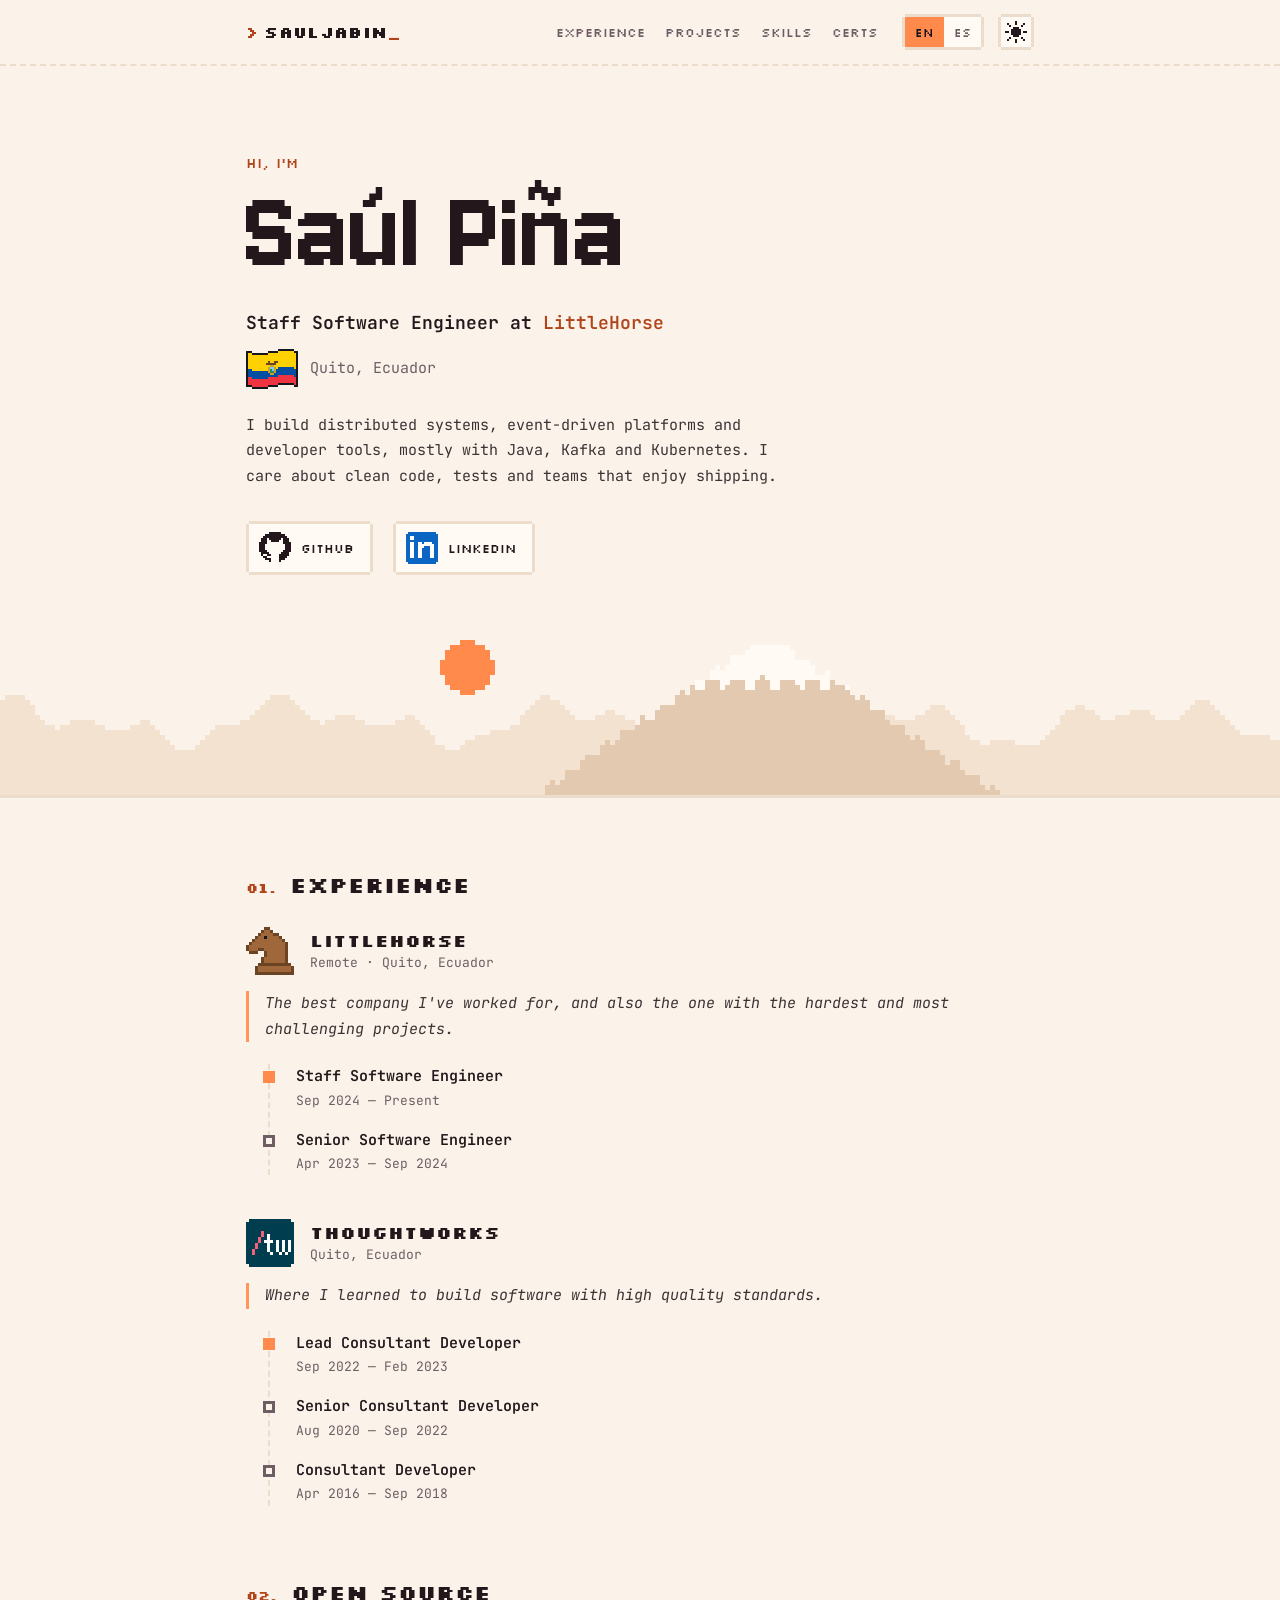
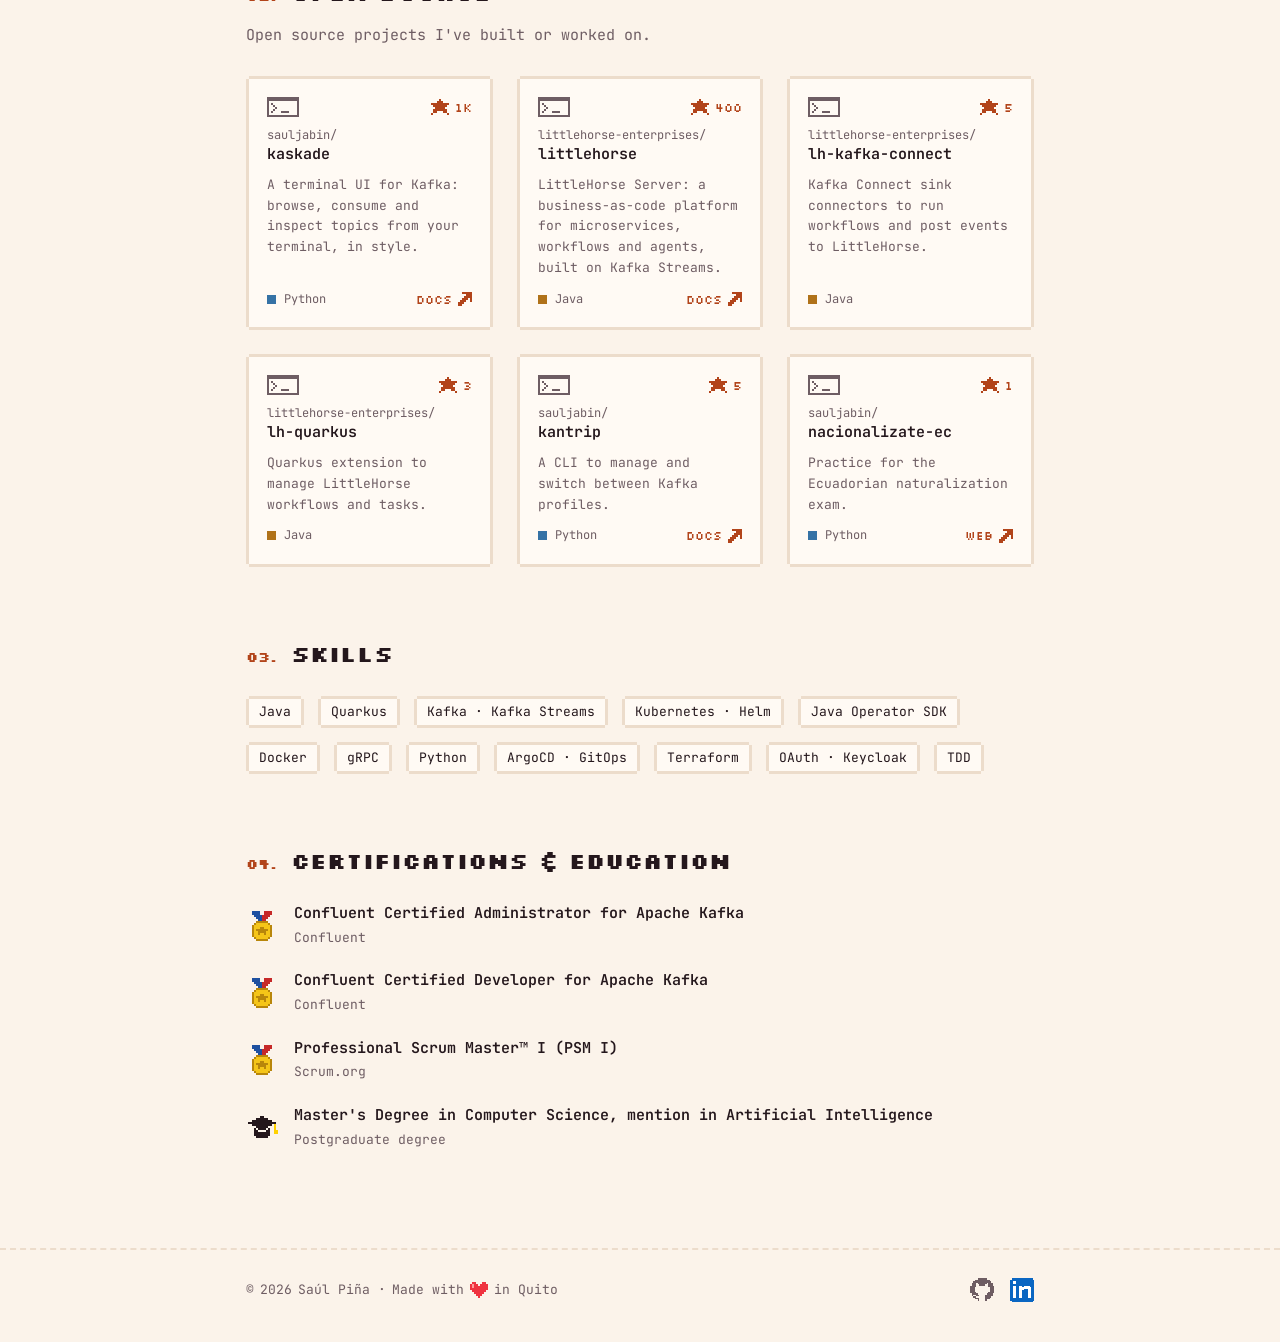
==== commit 48be1d6a: "feat(theme): switch to a warm sunset palette The site now uses an Andean sunset palette instead of E" ====
--- a/index.html
+++ b/index.html
@@ -11,10 +11,10 @@
     <link rel="alternate" hreflang="en" href="https://sauljabin.dev/">
     <link rel="alternate" hreflang="es" href="https://sauljabin.dev/es/">
     <link rel="alternate" hreflang="x-default" href="https://sauljabin.dev/">
-    <link rel="icon" href="/favicon.svg?v=9bf5a521" type="image/svg+xml">
-    <link rel="apple-touch-icon" href="/apple-touch-icon.png?v=31f1ea6d">
-    <meta name="theme-color" content="#0e0f13" media="(prefers-color-scheme: dark)">
-    <meta name="theme-color" content="#f6f3ea" media="(prefers-color-scheme: light)">
+    <link rel="icon" href="/favicon.svg?v=eb1f086b" type="image/svg+xml">
+    <link rel="apple-touch-icon" href="/apple-touch-icon.png?v=f8c574b7">
+    <meta name="theme-color" content="#16111b" media="(prefers-color-scheme: dark)">
+    <meta name="theme-color" content="#fbf3ea" media="(prefers-color-scheme: light)">
 
     <meta property="og:type" content="profile">
     <meta property="og:site_name" content="sauljabin.dev">
@@ -23,7 +23,7 @@
     <meta property="og:description" content="Distributed systems, Apache Kafka, Kubernetes and Java from Quito, Ecuador." data-i18n-content="meta.ogDescription">
     <meta property="og:locale" content="en_US" data-i18n-content="meta.locale">
     <meta property="og:locale:alternate" content="es_EC" data-i18n-content="meta.localeAlternate">
-    <meta property="og:image" content="https://sauljabin.dev/assets/img/og.png?v=f5eff0d9">
+    <meta property="og:image" content="https://sauljabin.dev/assets/img/og.png?v=669d6490">
     <meta property="og:image:width" content="1200">
     <meta property="og:image:height" content="630">
     <meta property="og:image:alt" content="Pixel art: Saúl Piña, Staff Software Engineer, with the Ecuador flag and Cotopaxi volcano" data-i18n-content="meta.imageAlt">
@@ -31,7 +31,7 @@
     <meta property="profile:last_name" content="Piña">
     <meta property="profile:username" content="sauljabin">
     <meta name="twitter:card" content="summary_large_image">
-    <meta name="twitter:image" content="https://sauljabin.dev/assets/img/og.png?v=f5eff0d9">
+    <meta name="twitter:image" content="https://sauljabin.dev/assets/img/og.png?v=669d6490">
 
     <script type="application/ld+json">
       {
@@ -74,8 +74,8 @@
     <link rel="preconnect" href="https://fonts.googleapis.com">
     <link rel="preconnect" href="https://fonts.gstatic.com" crossorigin>
     <link href="https://fonts.googleapis.com/css2?family=Jersey+10&family=JetBrains+Mono:ital,wght@0,400;0,600;1,400&family=Silkscreen:wght@400;700&display=swap" rel="stylesheet">
-    <link rel="stylesheet" href="/assets/css/style.css?v=76ed0b39">
-    <script src="/assets/js/main.js?v=8b68b13b" defer></script>
+    <link rel="stylesheet" href="/assets/css/style.css?v=6751751a">
+    <script src="/assets/js/main.js?v=0820e6c2" defer></script>
   </head>
   <body>
     <a class="skip" href="#main" data-i18n="skip">Skip to content</a>
--- a/assets/css/style.css
+++ b/assets/css/style.css
@@ -1,19 +1,19 @@
 :root {
-  --bg: #0e0f13;
-  --surface: #15171d;
-  --text: #e9e6dc;
-  --muted: #8d909b;
-  --line: #2a2d36;
-  --accent: #ffd100;
-  --accent-text: #ffd100;
-  --on-accent: #0e0f13;
-  --link: #ffd100;
-  --scene-far: #1b1e26;
-  --scene-mountain: #262a35;
-  --scene-snow: #d9dce4;
-  --scene-sun: #ffd100;
-  --condor-body: #5b6070;
-  --condor-white: #e9e6dc;
+  --bg: #16111b;
+  --surface: #1f1826;
+  --text: #f1e7dc;
+  --muted: #a0919f;
+  --line: #33293c;
+  --accent: #ff8a4c;
+  --accent-text: #ff8a4c;
+  --on-accent: #16111b;
+  --link: #ff8a4c;
+  --scene-far: #241b2e;
+  --scene-mountain: #33263f;
+  --scene-snow: #f1e7dc;
+  --scene-sun: #ff8a4c;
+  --condor-body: #6b5a78;
+  --condor-white: #f1e7dc;
 
   --px: 3px;
   --control: 30px;
@@ -26,37 +26,37 @@
 
 @media (prefers-color-scheme: light) {
   :root:not([data-theme="dark"]) {
-    --bg: #f6f3ea;
-    --surface: #fffdf7;
-    --text: #1a1b20;
-    --muted: #5f6270;
-    --line: #d9d3c3;
-    --accent-text: #034ea2;
-    --link: #034ea2;
-    --scene-far: #e7e1d1;
-    --scene-mountain: #d3cbb6;
-    --scene-snow: #fffdf7;
-    --scene-sun: #ffd100;
-    --condor-body: #2b2c33;
-    --condor-white: #aaa497;
+    --bg: #fbf3ea;
+    --surface: #fffaf4;
+    --text: #24171c;
+    --muted: #6e5d63;
+    --line: #ecdccb;
+    --accent-text: #b2441a;
+    --link: #b2441a;
+    --scene-far: #f3e2d0;
+    --scene-mountain: #e3c9b0;
+    --scene-snow: #fffaf4;
+    --scene-sun: #ff8a4c;
+    --condor-body: #2d2027;
+    --condor-white: #b7a395;
     color-scheme: light;
   }
 }
 
 :root[data-theme="light"] {
-  --bg: #f6f3ea;
-  --surface: #fffdf7;
-  --text: #1a1b20;
-  --muted: #5f6270;
-  --line: #d9d3c3;
-  --accent-text: #034ea2;
-  --link: #034ea2;
-  --scene-far: #e7e1d1;
-  --scene-mountain: #d3cbb6;
-  --scene-snow: #fffdf7;
-  --scene-sun: #ffd100;
-  --condor-body: #2b2c33;
-  --condor-white: #aaa497;
+  --bg: #fbf3ea;
+  --surface: #fffaf4;
+  --text: #24171c;
+  --muted: #6e5d63;
+  --line: #ecdccb;
+  --accent-text: #b2441a;
+  --link: #b2441a;
+  --scene-far: #f3e2d0;
+  --scene-mountain: #e3c9b0;
+  --scene-snow: #fffaf4;
+  --scene-sun: #ff8a4c;
+  --condor-body: #2d2027;
+  --condor-white: #b7a395;
   color-scheme: light;
 }
 
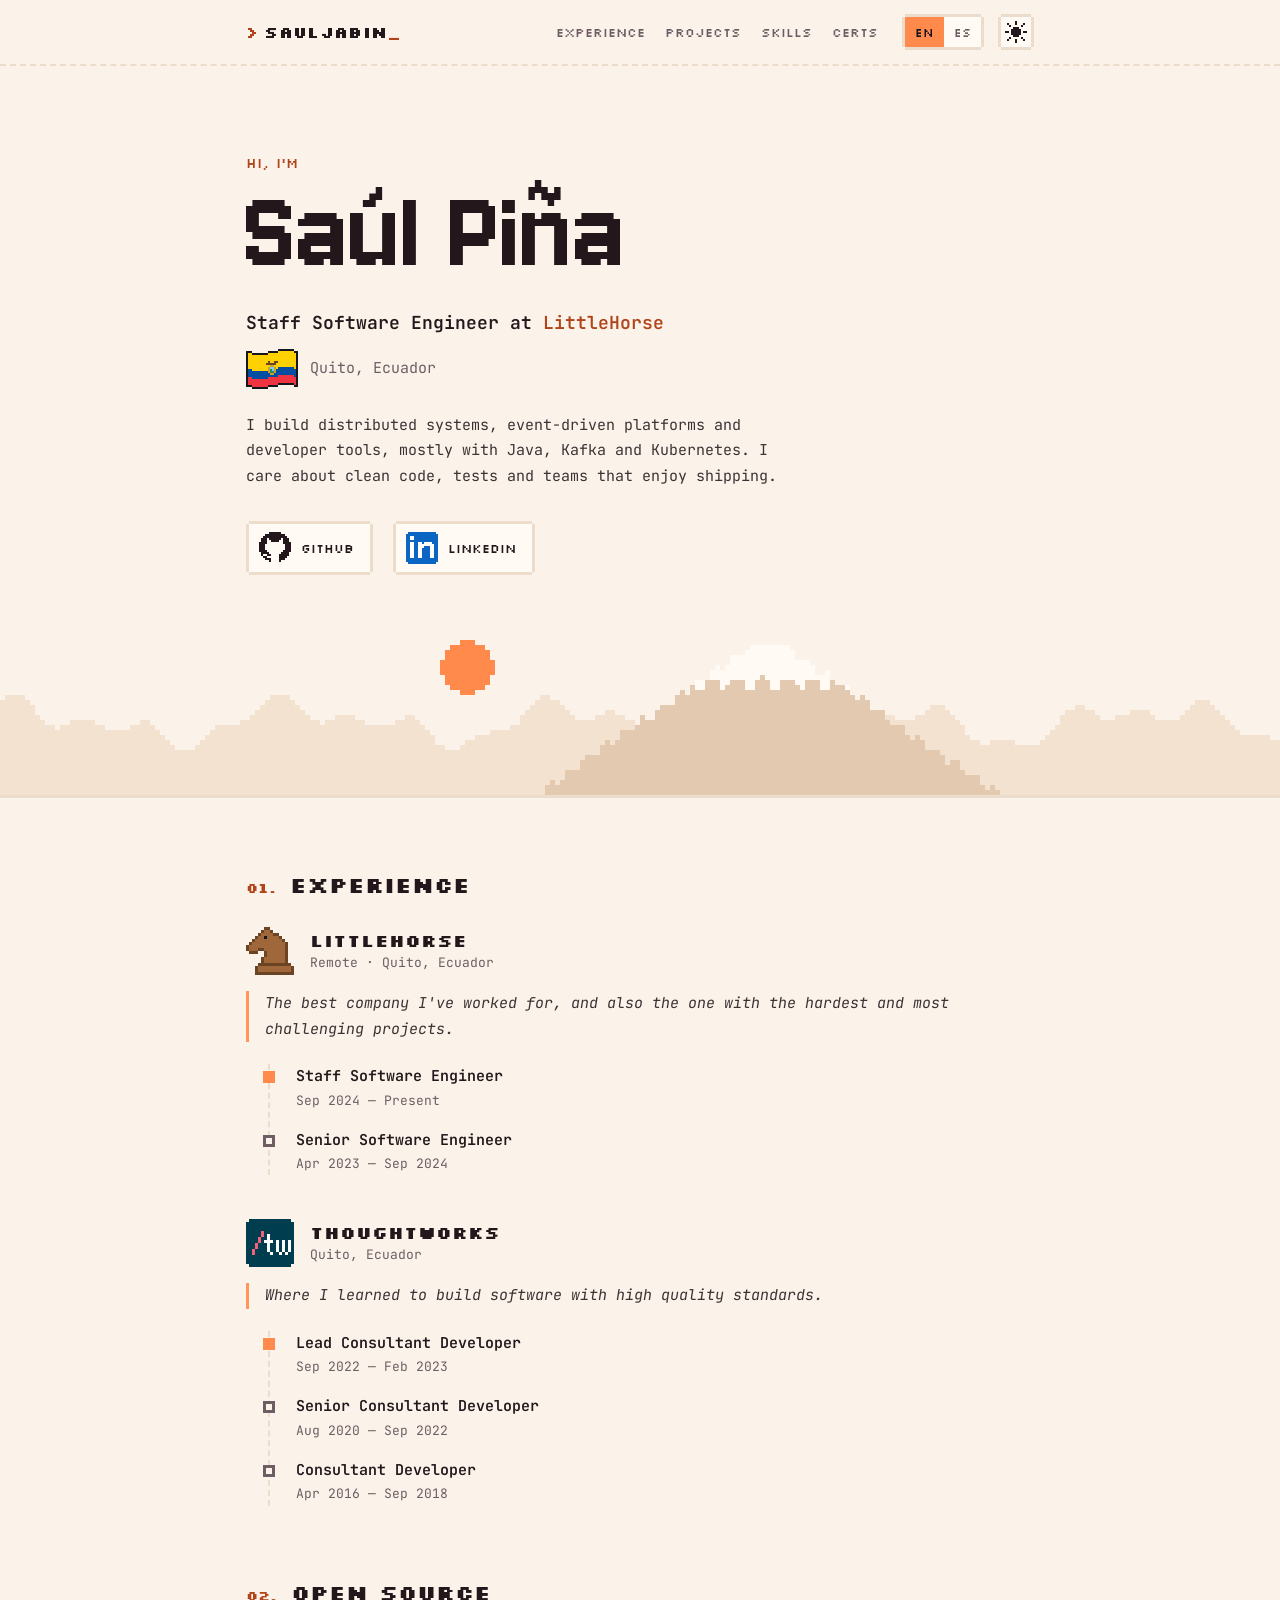
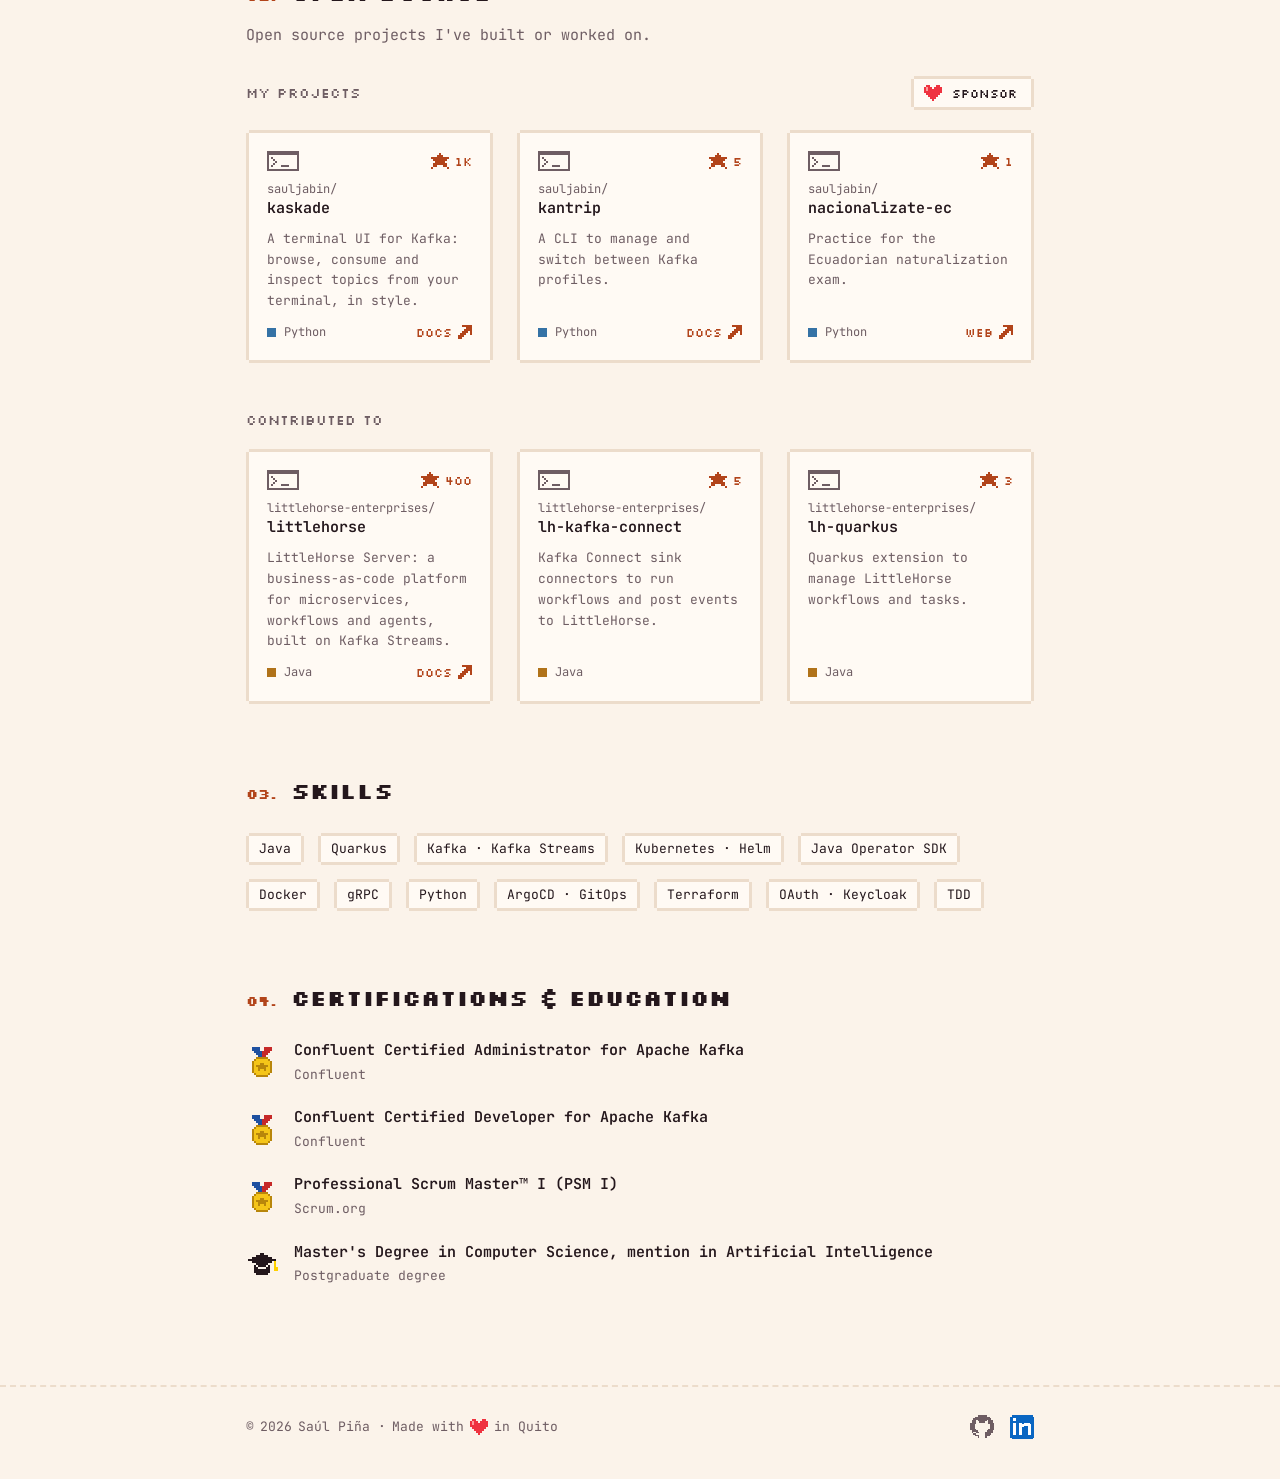
==== commit 589ffa6a: "feat(projects): separate my projects from contributions and add sponsors Open source projects were o" ====
--- a/index.html
+++ b/index.html
@@ -74,7 +74,7 @@
     <link rel="preconnect" href="https://fonts.googleapis.com">
     <link rel="preconnect" href="https://fonts.gstatic.com" crossorigin>
     <link href="https://fonts.googleapis.com/css2?family=Jersey+10&family=JetBrains+Mono:ital,wght@0,400;0,600;1,400&family=Silkscreen:wght@400;700&display=swap" rel="stylesheet">
-    <link rel="stylesheet" href="/assets/css/style.css?v=6751751a">
+    <link rel="stylesheet" href="/assets/css/style.css?v=675bc877">
     <script src="/assets/js/main.js?v=0820e6c2" defer></script>
   </head>
   <body>
@@ -206,6 +206,13 @@
         <h2><span class="num">02</span><span data-i18n="projects.title">Open source</span></h2>
         <p class="lead" data-i18n="projects.lead">Open source projects I've built or worked on.</p>
 
+        <div class="group-head">
+          <h3 class="group-title" data-i18n="projects.mine">My projects</h3>
+          <a class="btn sponsor" href="https://github.com/sponsors/sauljabin" target="_blank" rel="noopener">
+            <svg class="px" width="18" height="16" aria-hidden="true"><use href="/assets/img/pixel.svg?v=e0c99837#heart"/></svg>
+            <span data-i18n="projects.sponsor">Sponsor</span>
+          </a>
+        </div>
         <ul class="grid">
           <li class="card" data-repo="sauljabin/kaskade">
             <div class="card-top">
@@ -219,6 +226,36 @@
               <a class="site" href="https://sauljabin.dev/kaskade/" target="_blank" rel="noopener">docs <svg class="px" width="14" height="14" aria-hidden="true"><use href="/assets/img/pixel.svg?v=e0c99837#arrow"/></svg></a>
             </div>
           </li>
+          <li class="card" data-repo="sauljabin/kantrip">
+            <div class="card-top">
+              <svg class="px" width="32" height="20" aria-hidden="true"><use href="/assets/img/pixel.svg?v=e0c99837#terminal"/></svg>
+              <span class="stars" title="GitHub stars"><svg class="px" width="18" height="16" aria-hidden="true"><use href="/assets/img/pixel.svg?v=e0c99837#star"/></svg><span class="stars-count">5</span></span>
+            </div>
+            <h3><a class="card-link" href="https://github.com/sauljabin/kantrip" target="_blank" rel="noopener"><span class="owner">sauljabin/</span>kantrip</a></h3>
+            <p data-i18n="projects.kantrip">A CLI to manage and switch between Kafka profiles.</p>
+            <div class="card-foot">
+              <span class="langtag" style="--lang: #3572a5">Python</span>
+              <a class="site" href="https://sauljabin.dev/kantrip/" target="_blank" rel="noopener">docs <svg class="px" width="14" height="14" aria-hidden="true"><use href="/assets/img/pixel.svg?v=e0c99837#arrow"/></svg></a>
+            </div>
+          </li>
+          <li class="card" data-repo="sauljabin/nacionalizate-ec">
+            <div class="card-top">
+              <svg class="px" width="32" height="20" aria-hidden="true"><use href="/assets/img/pixel.svg?v=e0c99837#terminal"/></svg>
+              <span class="stars" title="GitHub stars"><svg class="px" width="18" height="16" aria-hidden="true"><use href="/assets/img/pixel.svg?v=e0c99837#star"/></svg><span class="stars-count">1</span></span>
+            </div>
+            <h3><a class="card-link" href="https://github.com/sauljabin/nacionalizate-ec" target="_blank" rel="noopener"><span class="owner">sauljabin/</span>nacionalizate-ec</a></h3>
+            <p data-i18n="projects.nacionalizate">Practice for the Ecuadorian naturalization exam.</p>
+            <div class="card-foot">
+              <span class="langtag" style="--lang: #3572a5">Python</span>
+              <a class="site" href="https://sauljabin.dev/nacionalizate-ec/" target="_blank" rel="noopener">web <svg class="px" width="14" height="14" aria-hidden="true"><use href="/assets/img/pixel.svg?v=e0c99837#arrow"/></svg></a>
+            </div>
+          </li>
+        </ul>
+
+        <div class="group-head">
+          <h3 class="group-title" data-i18n="projects.contributed">Contributed to</h3>
+        </div>
+        <ul class="grid">
           <li class="card" data-repo="littlehorse-enterprises/littlehorse">
             <div class="card-top">
               <svg class="px" width="32" height="20" aria-hidden="true"><use href="/assets/img/pixel.svg?v=e0c99837#terminal"/></svg>
@@ -251,30 +288,6 @@
             <p data-i18n="projects.lhQuarkus">Quarkus extension to manage LittleHorse workflows and tasks.</p>
             <div class="card-foot">
               <span class="langtag" style="--lang: #b07219">Java</span>
-            </div>
-          </li>
-          <li class="card" data-repo="sauljabin/kantrip">
-            <div class="card-top">
-              <svg class="px" width="32" height="20" aria-hidden="true"><use href="/assets/img/pixel.svg?v=e0c99837#terminal"/></svg>
-              <span class="stars" title="GitHub stars"><svg class="px" width="18" height="16" aria-hidden="true"><use href="/assets/img/pixel.svg?v=e0c99837#star"/></svg><span class="stars-count">5</span></span>
-            </div>
-            <h3><a class="card-link" href="https://github.com/sauljabin/kantrip" target="_blank" rel="noopener"><span class="owner">sauljabin/</span>kantrip</a></h3>
-            <p data-i18n="projects.kantrip">A CLI to manage and switch between Kafka profiles.</p>
-            <div class="card-foot">
-              <span class="langtag" style="--lang: #3572a5">Python</span>
-              <a class="site" href="https://sauljabin.dev/kantrip/" target="_blank" rel="noopener">docs <svg class="px" width="14" height="14" aria-hidden="true"><use href="/assets/img/pixel.svg?v=e0c99837#arrow"/></svg></a>
-            </div>
-          </li>
-          <li class="card" data-repo="sauljabin/nacionalizate-ec">
-            <div class="card-top">
-              <svg class="px" width="32" height="20" aria-hidden="true"><use href="/assets/img/pixel.svg?v=e0c99837#terminal"/></svg>
-              <span class="stars" title="GitHub stars"><svg class="px" width="18" height="16" aria-hidden="true"><use href="/assets/img/pixel.svg?v=e0c99837#star"/></svg><span class="stars-count">1</span></span>
-            </div>
-            <h3><a class="card-link" href="https://github.com/sauljabin/nacionalizate-ec" target="_blank" rel="noopener"><span class="owner">sauljabin/</span>nacionalizate-ec</a></h3>
-            <p data-i18n="projects.nacionalizate">Practice for the Ecuadorian naturalization exam.</p>
-            <div class="card-foot">
-              <span class="langtag" style="--lang: #3572a5">Python</span>
-              <a class="site" href="https://sauljabin.dev/nacionalizate-ec/" target="_blank" rel="noopener">web <svg class="px" width="14" height="14" aria-hidden="true"><use href="/assets/img/pixel.svg?v=e0c99837#arrow"/></svg></a>
             </div>
           </li>
         </ul>
--- a/assets/css/style.css
+++ b/assets/css/style.css
@@ -407,18 +407,32 @@
   color: var(--scene-sun);
 }
 
-/* the condor glides across the sky, bobs a little and flaps now and then */
+/* the condor flies in from far away: it starts small and grows as it
+   crosses, in whole steps (--k px per sprite pixel) so it stays sharp */
+@property --k {
+  syntax: "<integer>";
+  inherits: false;
+  initial-value: 1;
+}
+
 .condor {
+  --k: 1;
   position: absolute;
-  top: calc(3 * var(--s));
-  left: calc(-35 * var(--s));
-  width: calc(35 * var(--s));
-  height: calc(8 * var(--s));
+  top: calc(7 * var(--s) - 4px * var(--k));
+  width: calc(35px * var(--k));
+  height: calc(8px * var(--k));
   animation:
     condor-fly 42s linear infinite,
+    condor-grow-4 42s linear infinite,
     condor-bob 3s steps(1, end) infinite;
   /* start mid-flight so it is already in view when the page opens */
-  animation-delay: -15s, 0s;
+  animation-delay: -15s, -15s, 0s;
+}
+
+@media (min-width: 720px) {
+  .condor {
+    animation-name: condor-fly, condor-grow-5, condor-bob;
+  }
 }
 
 .condor-body {
@@ -439,14 +453,30 @@
 }
 
 @keyframes condor-fly {
+  from {
+    left: -40px;
+  }
   to {
     left: 100%;
   }
 }
 
+/* grow up to the landscape's pixel size: 4px on phones, 5px on wider screens */
+@keyframes condor-grow-4 {
+  to {
+    --k: 4;
+  }
+}
+
+@keyframes condor-grow-5 {
+  to {
+    --k: 5;
+  }
+}
+
 @keyframes condor-bob {
   50% {
-    transform: translateY(var(--s));
+    transform: translateY(calc(1px * var(--k)));
   }
 }
 
@@ -672,6 +702,29 @@
   font: 400 12px var(--font-pixel);
 }
 
+.group-head {
+  display: flex;
+  flex-wrap: wrap;
+  justify-content: space-between;
+  align-items: center;
+  gap: 12px;
+  margin-bottom: 20px;
+}
+
+.grid + .group-head {
+  margin-top: 48px;
+}
+
+.group-title {
+  font: 400 14px var(--font-pixel);
+  color: var(--muted);
+}
+
+.sponsor {
+  padding: 6px 14px 6px 10px;
+  font-size: 12px;
+}
+
 /* skills */
 
 .chips {
@@ -779,6 +832,7 @@
   }
 
   .condor {
+    --k: 4;
     left: 18%;
   }
 }
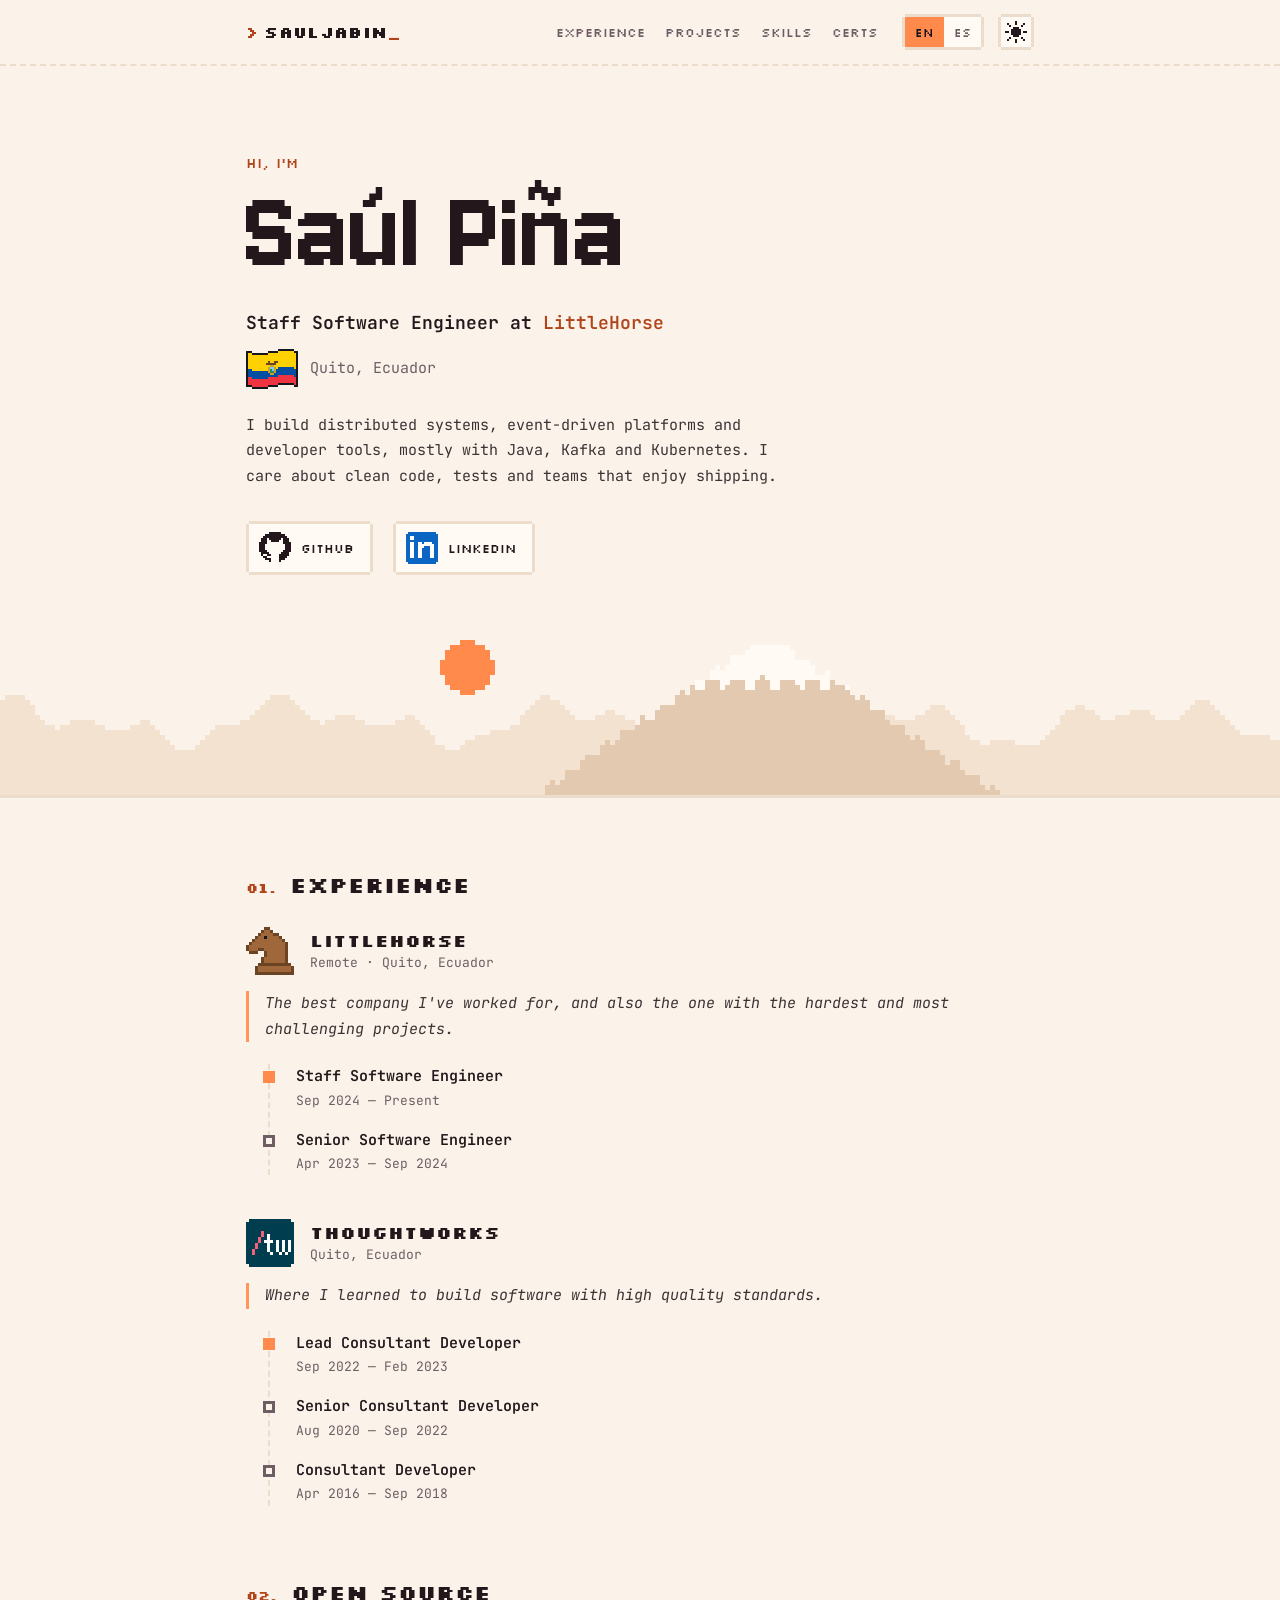
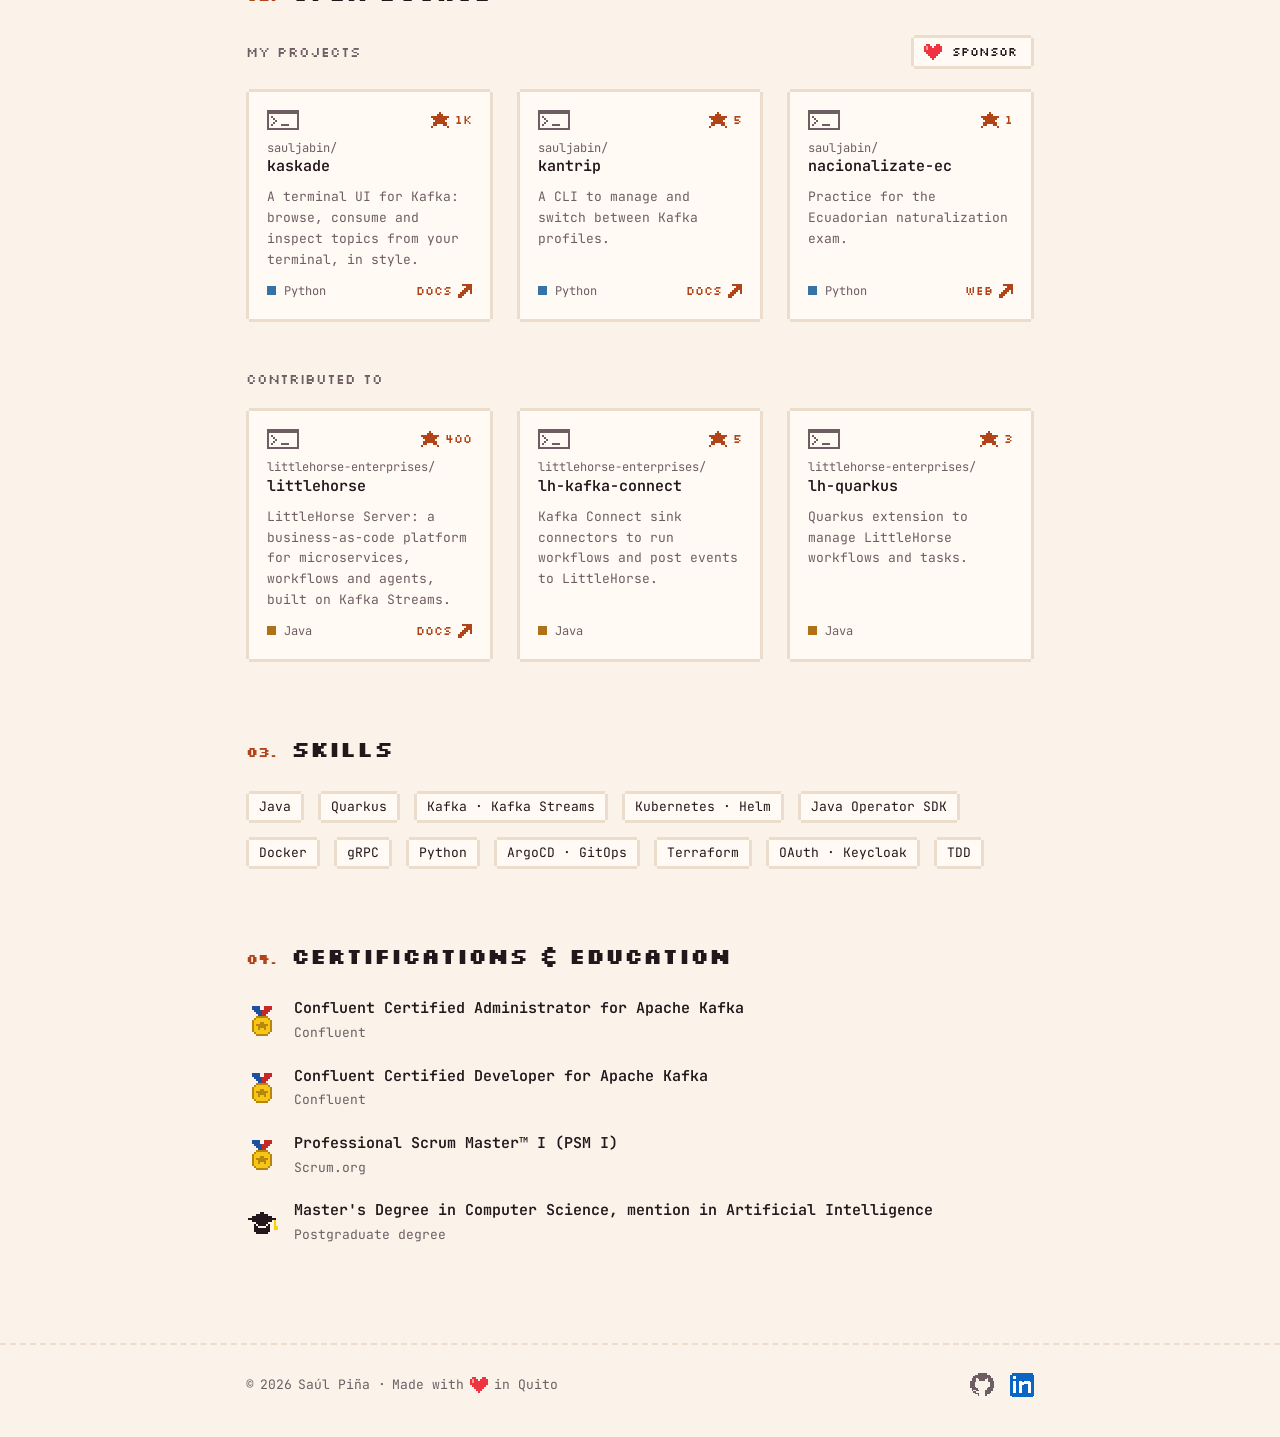
==== commit 121506f4: "feat(projects): remove the intro line above the project groups The sentence repeated what the sectio" ====
--- a/index.html
+++ b/index.html
@@ -74,7 +74,7 @@
     <link rel="preconnect" href="https://fonts.googleapis.com">
     <link rel="preconnect" href="https://fonts.gstatic.com" crossorigin>
     <link href="https://fonts.googleapis.com/css2?family=Jersey+10&family=JetBrains+Mono:ital,wght@0,400;0,600;1,400&family=Silkscreen:wght@400;700&display=swap" rel="stylesheet">
-    <link rel="stylesheet" href="/assets/css/style.css?v=675bc877">
+    <link rel="stylesheet" href="/assets/css/style.css?v=59e2024c">
     <script src="/assets/js/main.js?v=0820e6c2" defer></script>
   </head>
   <body>
@@ -204,8 +204,6 @@
 
       <section id="projects" class="section wrap">
         <h2><span class="num">02</span><span data-i18n="projects.title">Open source</span></h2>
-        <p class="lead" data-i18n="projects.lead">Open source projects I've built or worked on.</p>
-
         <div class="group-head">
           <h3 class="group-title" data-i18n="projects.mine">My projects</h3>
           <a class="btn sponsor" href="https://github.com/sponsors/sauljabin" target="_blank" rel="noopener">
--- a/assets/css/style.css
+++ b/assets/css/style.css
@@ -527,11 +527,6 @@
   content: ".";
 }
 
-.lead {
-  margin: -12px 0 28px;
-  color: var(--muted);
-}
-
 /* experience */
 
 .company + .company {
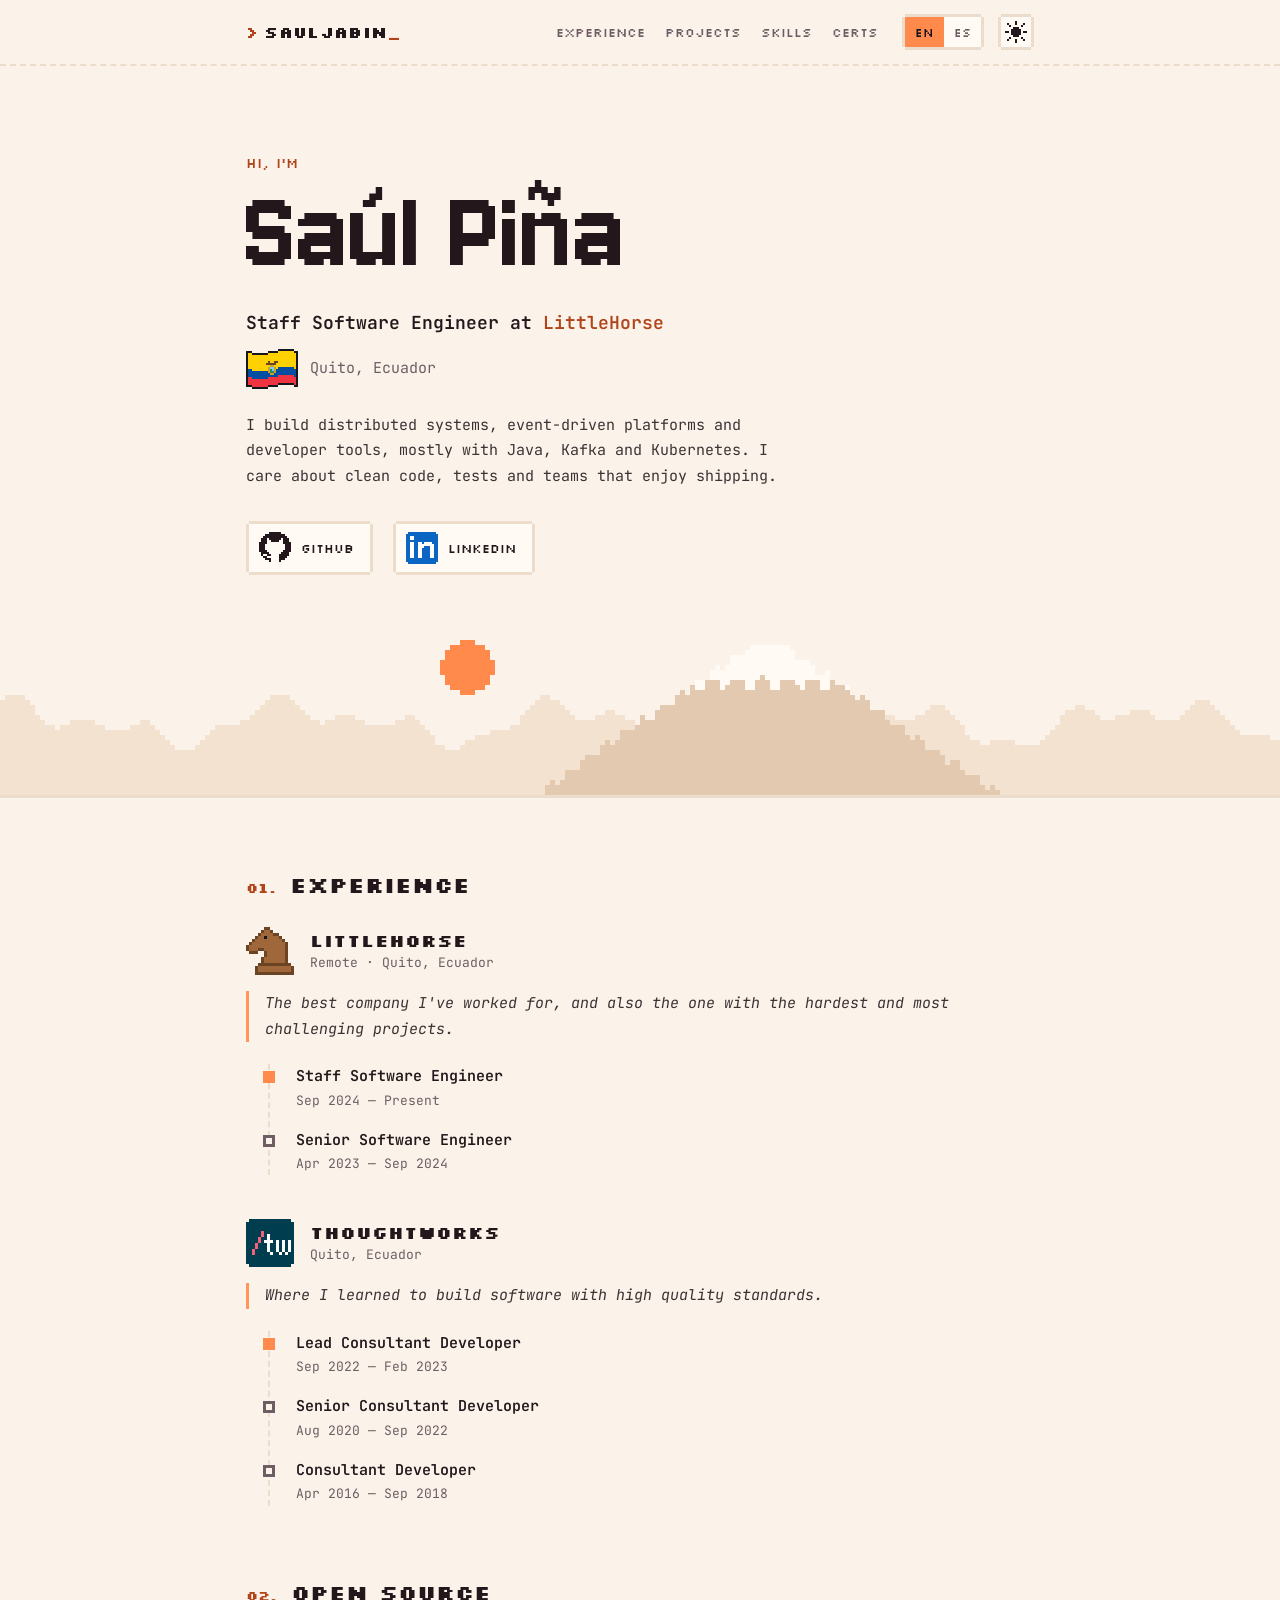
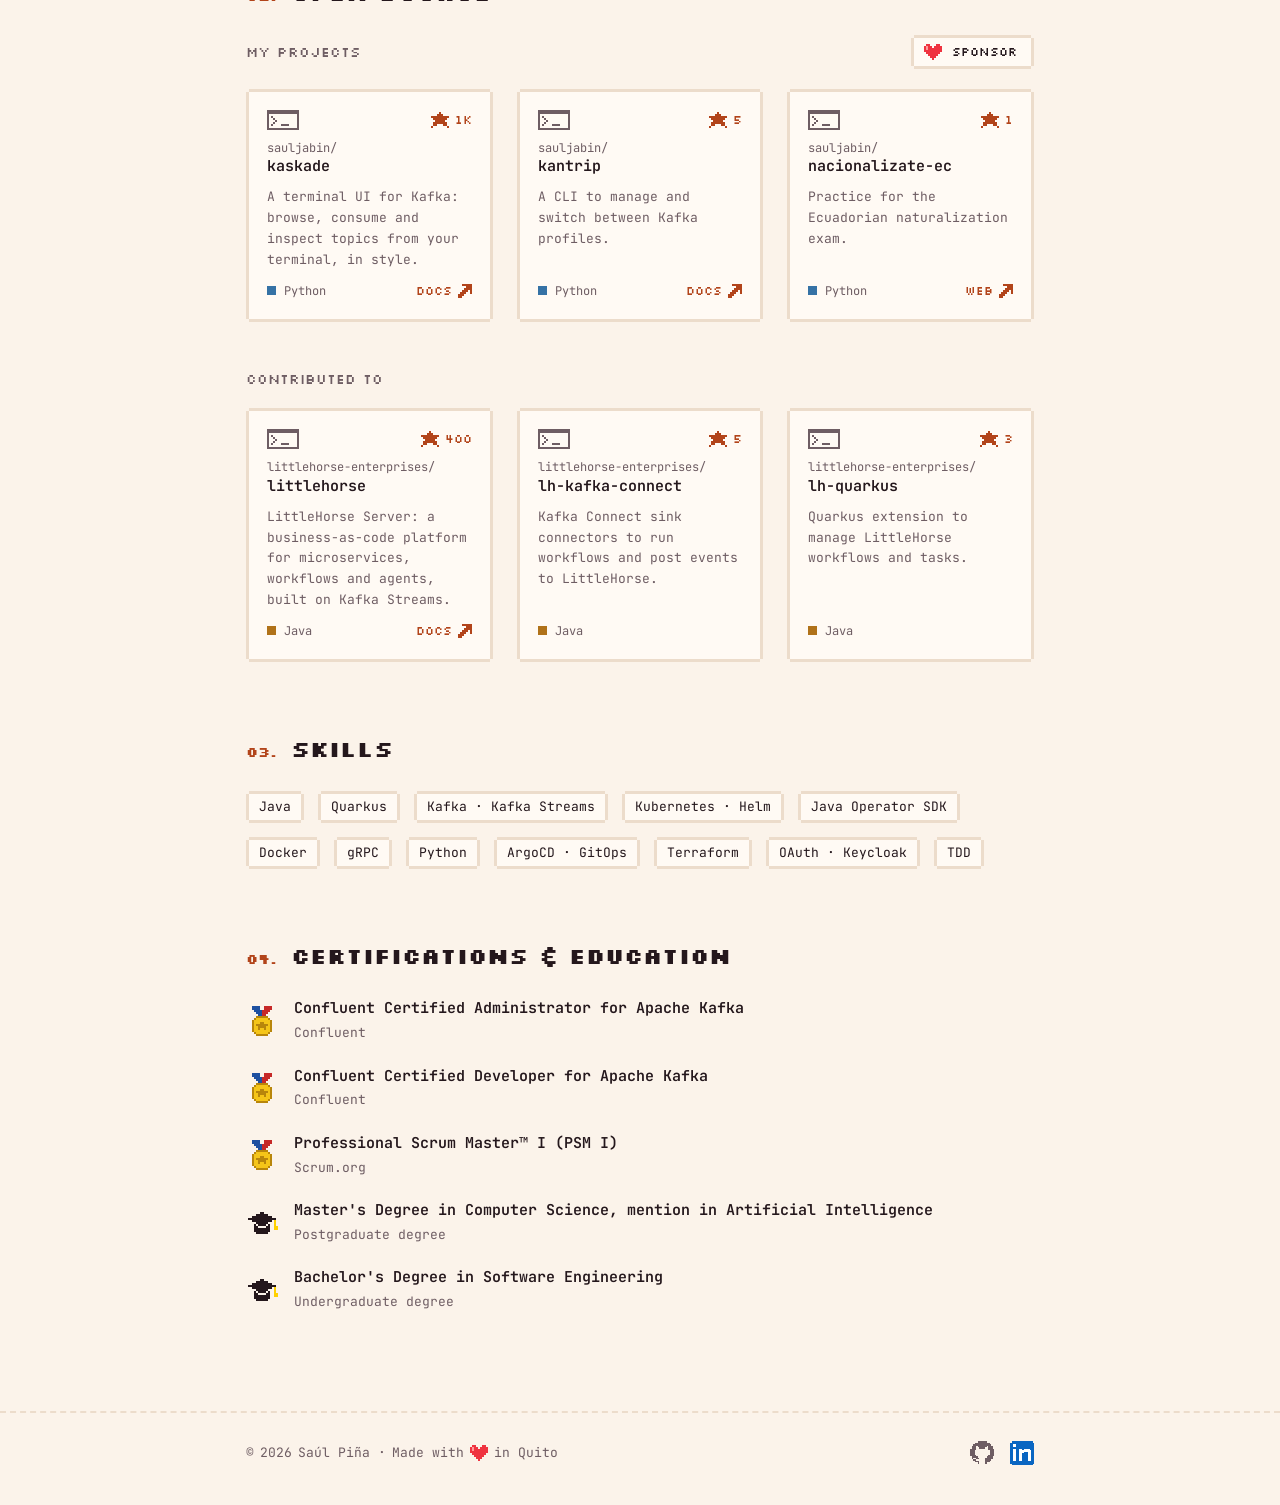
==== commit d65b826c: "feat(certs): add the bachelor's degree in software engineering The education list only showed the ma" ====
--- a/index.html
+++ b/index.html
@@ -50,7 +50,8 @@
           { "@type": "EducationalOccupationalCredential", "name": "Confluent Certified Administrator for Apache Kafka", "recognizedBy": { "@type": "Organization", "name": "Confluent" } },
           { "@type": "EducationalOccupationalCredential", "name": "Confluent Certified Developer for Apache Kafka", "recognizedBy": { "@type": "Organization", "name": "Confluent" } },
           { "@type": "EducationalOccupationalCredential", "name": "Professional Scrum Master I (PSM I)", "recognizedBy": { "@type": "Organization", "name": "Scrum.org" } },
-          { "@type": "EducationalOccupationalCredential", "name": "Master's Degree in Computer Science, mention in Artificial Intelligence", "credentialCategory": "degree" }
+          { "@type": "EducationalOccupationalCredential", "name": "Master's Degree in Computer Science, mention in Artificial Intelligence", "credentialCategory": "degree" },
+          { "@type": "EducationalOccupationalCredential", "name": "Bachelor's Degree in Software Engineering", "credentialCategory": "degree" }
         ],
         "sameAs": ["https://github.com/sauljabin", "https://www.linkedin.com/in/sauljabin/"]
       }
@@ -328,6 +329,10 @@
             <svg class="px" width="32" height="32" aria-hidden="true"><use href="/assets/img/pixel.svg?v=e0c99837#cap"/></svg>
             <div><strong data-i18n="certs.master">Master's Degree in Computer Science, mention in Artificial Intelligence</strong><span class="meta" data-i18n="certs.masterMeta">Postgraduate degree</span></div>
           </li>
+          <li>
+            <svg class="px" width="32" height="32" aria-hidden="true"><use href="/assets/img/pixel.svg?v=e0c99837#cap"/></svg>
+            <div><strong data-i18n="certs.bachelor">Bachelor's Degree in Software Engineering</strong><span class="meta" data-i18n="certs.bachelorMeta">Undergraduate degree</span></div>
+          </li>
         </ul>
       </section>
     </main>
